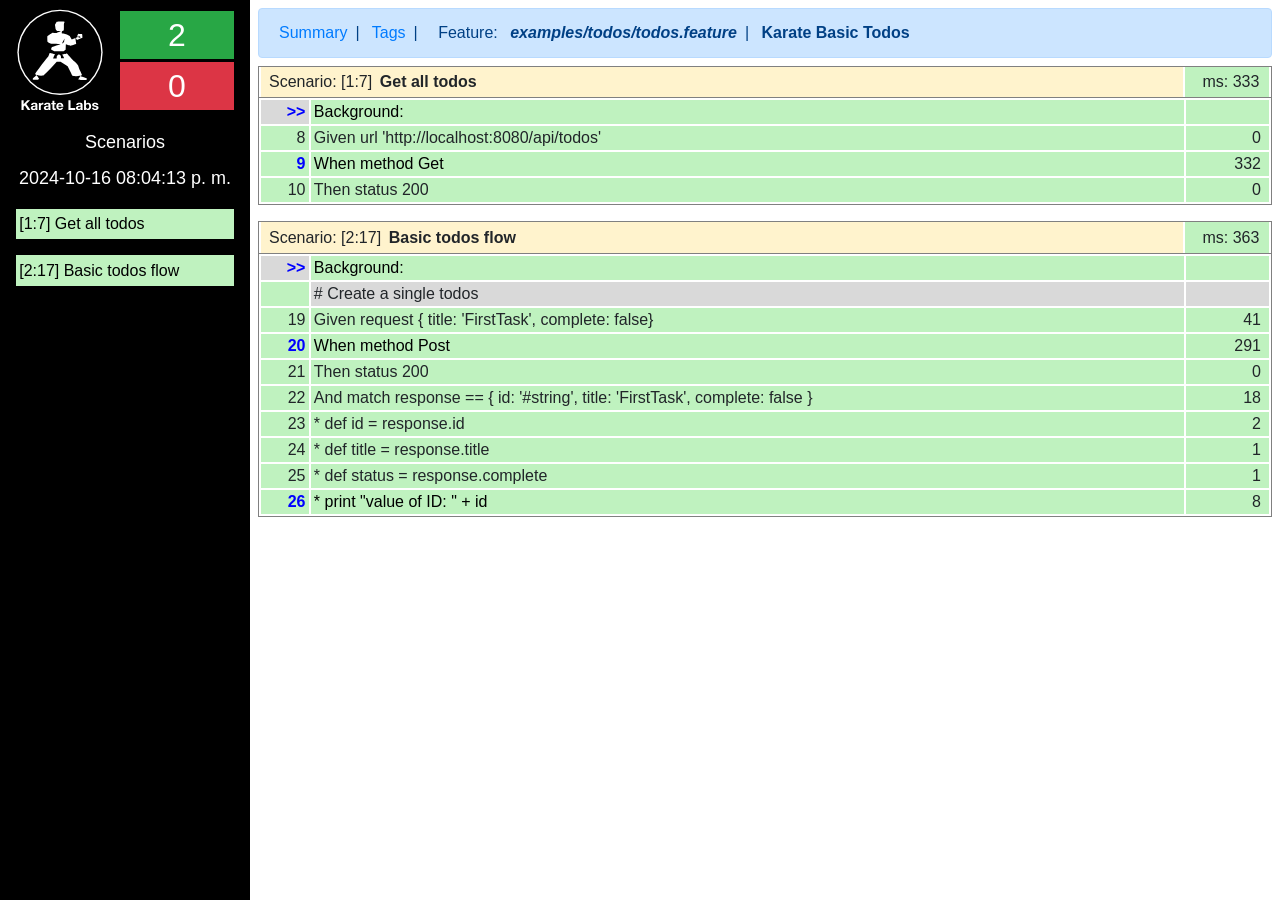
==== karate-template/target/karate-reports/examples.todos.todos.html @ 3806e0c8 "Add files via upload" ====
<!DOCTYPE html>
<html lang="en">
  <head>
    <meta charset="utf-8"/>
    <meta name="viewport" content="width=device-width, initial-scale=1, shrink-to-fit=no"/>
    <link rel="stylesheet" href="res/bootstrap.min.css" type="text/css"/>
    <link rel="stylesheet" href="res/karate-report.css" type="text/css"/>
    <link rel="shortcut icon" href="favicon.ico"/>
    <script type="text/javascript" src="res/jquery.min.js"></script>
    <script type="text/javascript" src="res/jquery.tablesorter.min.js"></script>
    <script type="text/javascript" src="res/jquery-ui.min.js"></script>
    <script type="text/javascript" src="res/bootstrap.min.js"></script>
    <script type="text/javascript" src="res/karate-report.js"></script>
    <script type="text/javascript" src="res/Resemble.js"></script>
    <script>
!function(t,e){var o,n,p,r;e.__SV||(window.posthog=e,e._i=[],e.init=function(i,s,a){function g(t,e){var o=e.split(".");2==o.length&&(t=t[o[0]],e=o[1]),t[e]=function(){t.push([e].concat(Array.prototype.slice.call(arguments,0)))}}(p=t.createElement("script")).type="text/javascript",p.async=!0,p.src=s.api_host+"/static/array.js",(r=t.getElementsByTagName("script")[0]).parentNode.insertBefore(p,r);var u=e;for(void 0!==a?u=e[a]=[]:a="posthog",u.people=u.people||[],u.toString=function(t){var e="posthog";return"posthog"!==a&&(e+="."+a),t||(e+=" (stub)"),e},u.people.toString=function(){return u.toString(1)+".people (stub)"},o="capture identify alias people.set people.set_once set_config register register_once unregister opt_out_capturing has_opted_out_capturing opt_in_capturing reset isFeatureEnabled onFeatureFlags".split(" "),n=0;n<o.length;n++)g(u,o[n]);e._i.push([i,s,a])},e.__SV=1)}(document,window.posthog||[]);
posthog.init('phc_M6fKk3dSX9HjglkqPSybauGas45NINb7EgsPGU8N9g1',{
  api_host:'https://app.posthog.com',
  persistence:'localStorage',
  autocapture:false,
  capture_pageview:false,
  api_transport:'sendBeacon',
  loaded: function(posthog) { 
    posthog.capture("report_feature",{distinct_id:"acd8ca8e-616d-419d-b4b2-b4f8acfaf9f8",karate_version:"1.5.0",karate_meta:null});
  }
});
</script>

    <title>examples.todos.todos</title>
  </head>
  <body>
    <div id="root-container">
      <div id="leftnav">
        
        <div>
  <div class="nav-logo">
    <a href="https://karatelabs.io">
      <img src="karate-labs-logo-ring.svg" alt="Karate Labs"/>
    </a>
    <div class="nav-count">
      <div id="nav-pass" class="bg-success">2</div>
      <div id="nav-fail" class="bg-danger">0</div>
    </div>
  </div>
  <div id="nav-env">
    <div></div>
  </div>
  <div id="nav-type">
    <div>Scenarios</div>
  </div>
  <div id="nav-date">
    <div>2024-10-16 08:04:13 p. m.</div>
  </div>
</div>

        <div class="nav-container">
          <div class="nav-item passed">
            <a href="#[1:7]"><span>[1:7]</span> <span>Get all todos</span></a>
          </div>
          <div class="nav-item passed">
            <a href="#[2:17]"><span>[2:17]</span> <span>Basic todos flow</span></a>
          </div>
        </div>
      </div>
      <div id="content">
        <div class="page-heading alert alert-primary">
          <a href="karate-summary.html">Summary</a><span class="feature-label">|</span>
          <a href="karate-tags.html">Tags</a><span class="feature-label">|</span>
          <span class="feature-label">Feature:</span>
          <span class="feature-path">examples/todos/todos.feature</span><span class="feature-label">|</span>
          <span class="feature-name">Karate Basic Todos</span>
          <span class="feature-description"></span>
        </div>
        <div class="scenario">
          <div class="scenario-heading" id="[1:7]">
            <div class="heading-container">
              <div class="scenario-tags">
                
              </div>
              <div class="scenario-keyword">
                Scenario: <span>[1:7]</span>
                <span class="scenario-name">Get all todos</span>
                <span></span>
              </div>
            </div>
            <div class="scenario-time passed">
              <span>ms:</span>&nbsp;<span>333</span>
            </div>
          </div>
          <div class="step-row">
            <div class="step-container" id="[1:7]bg">
              <div class="step-ref bg-step">&gt;&gt;</div>
              <div class="step-cell passed">Background:</div>
            </div>
            <div class="time-cell passed"></div>
          </div>
          <div data-parent="[1:7]bg"><div>
  

  

  <div class="step-row">
    <div class="step-container" id="0.4">
      <div class="step-ref bg-step">4</div>
      
      <div class="step-cell passed">
        <span>*</span>&nbsp;<span>url &#39;http://localhost:8080/api/todos&#39;</span>
      </div>
    </div>
    <div class="time-cell passed">1</div>
  </div>

   
  
  

  

  <div class="preformatted" data-parent="0.4">20:04:12.713 karate.env system property was: null 
</div>   

  

</div>
</div>
          <div><div>
  

  

  <div class="step-row">
    <div class="step-container" id="0.8">
      <div class="step-ref passed">8</div>
      
      <div class="step-cell passed">
        <span>Given</span>&nbsp;<span>url &#39;http://localhost:8080/api/todos&#39;</span>
      </div>
    </div>
    <div class="time-cell passed">0</div>
  </div>

   
  
  

  

     

  

</div>
</div>
          <div><div>
  

  

  <div class="step-row">
    <div class="step-container" id="0.9">
      <div class="step-ref passed">9</div>
      
      <div class="step-cell passed">
        <span>When</span>&nbsp;<span>method Get</span>
      </div>
    </div>
    <div class="time-cell passed">332</div>
  </div>

   
  
  

  

  <div class="preformatted" data-parent="0.9">20:04:13.004 request:
1 &gt; GET http://localhost:8080/api/todos
1 &gt; Host: localhost:8080
1 &gt; Connection: Keep-Alive
1 &gt; User-Agent: Apache-HttpClient/4.5.14 (Java/17.0.11)
1 &gt; Accept-Encoding: gzip,deflate


20:04:13.069 response time in milliseconds: 63
1 &lt; 200
1 &lt; content-type: application/json
1 &lt; content-length: 167
1 &lt; server: Armeria/1.29.2
1 &lt; date: Thu, 17 Oct 2024 01:04:13 GMT
[{&quot;title&quot;:&quot;FirstTask&quot;,&quot;complete&quot;:false,&quot;id&quot;:&quot;10ddf20e-facf-45ae-b557-cacb518a92ba&quot;},{&quot;title&quot;:&quot;FirstTask&quot;,&quot;complete&quot;:false,&quot;id&quot;:&quot;c0a19922-e6af-4c46-9b6c-8971e7d8687f&quot;}]

</div>   

  

</div>
</div>
          <div><div>
  

  

  <div class="step-row">
    <div class="step-container" id="0.10">
      <div class="step-ref passed">10</div>
      
      <div class="step-cell passed">
        <span>Then</span>&nbsp;<span>status 200</span>
      </div>
    </div>
    <div class="time-cell passed">0</div>
  </div>

   
  
  

  

     

  

</div>
</div>
        </div>
        <div class="scenario">
          <div class="scenario-heading" id="[2:17]">
            <div class="heading-container">
              <div class="scenario-tags">
                
              </div>
              <div class="scenario-keyword">
                Scenario: <span>[2:17]</span>
                <span class="scenario-name">Basic todos flow</span>
                <span></span>
              </div>
            </div>
            <div class="scenario-time passed">
              <span>ms:</span>&nbsp;<span>363</span>
            </div>
          </div>
          <div class="step-row">
            <div class="step-container" id="[2:17]bg">
              <div class="step-ref bg-step">&gt;&gt;</div>
              <div class="step-cell passed">Background:</div>
            </div>
            <div class="time-cell passed"></div>
          </div>
          <div data-parent="[2:17]bg"><div>
  

  

  <div class="step-row">
    <div class="step-container" id="0.4">
      <div class="step-ref bg-step">4</div>
      
      <div class="step-cell passed">
        <span>*</span>&nbsp;<span>url &#39;http://localhost:8080/api/todos&#39;</span>
      </div>
    </div>
    <div class="time-cell passed">1</div>
  </div>

   
  
  

  

  <div class="preformatted" data-parent="0.4">20:04:12.713 karate.env system property was: null 
</div>   

  

</div>
</div>
          <div><div>
  

  <div class="step-row">
    <div class="step-container">
      <div class="step-ref passed"></div>
      
      <div class="step-cell comment"># Create a single todos</div>
    </div>
    <div class="time-cell comment"></div>            
  </div>

  <div class="step-row">
    <div class="step-container" id="0.19">
      <div class="step-ref passed">19</div>
      
      <div class="step-cell passed">
        <span>Given</span>&nbsp;<span>request { title: &#39;FirstTask&#39;, complete: false}</span>
      </div>
    </div>
    <div class="time-cell passed">41</div>
  </div>

   
  
  

  

     

  

</div>
</div>
          <div><div>
  

  

  <div class="step-row">
    <div class="step-container" id="0.20">
      <div class="step-ref passed">20</div>
      
      <div class="step-cell passed">
        <span>When</span>&nbsp;<span>method Post</span>
      </div>
    </div>
    <div class="time-cell passed">291</div>
  </div>

   
  
  

  

  <div class="preformatted" data-parent="0.20">20:04:13.004 request:
1 &gt; POST http://localhost:8080/api/todos
1 &gt; Content-Type: application/json; charset=UTF-8
1 &gt; Content-Length: 38
1 &gt; Host: localhost:8080
1 &gt; Connection: Keep-Alive
1 &gt; User-Agent: Apache-HttpClient/4.5.14 (Java/17.0.11)
1 &gt; Accept-Encoding: gzip,deflate
{&quot;title&quot;:&quot;FirstTask&quot;,&quot;complete&quot;:false}

20:04:13.069 response time in milliseconds: 63
1 &lt; 200
1 &lt; content-type: application/json
1 &lt; content-length: 82
1 &lt; server: Armeria/1.29.2
1 &lt; date: Thu, 17 Oct 2024 01:04:13 GMT
{&quot;title&quot;:&quot;FirstTask&quot;,&quot;complete&quot;:false,&quot;id&quot;:&quot;5f8b86ce-4041-4d46-9306-7f562d4487d1&quot;}

</div>   

  

</div>
</div>
          <div><div>
  

  

  <div class="step-row">
    <div class="step-container" id="0.21">
      <div class="step-ref passed">21</div>
      
      <div class="step-cell passed">
        <span>Then</span>&nbsp;<span>status 200</span>
      </div>
    </div>
    <div class="time-cell passed">0</div>
  </div>

   
  
  

  

     

  

</div>
</div>
          <div><div>
  

  

  <div class="step-row">
    <div class="step-container" id="0.22">
      <div class="step-ref passed">22</div>
      
      <div class="step-cell passed">
        <span>And</span>&nbsp;<span>match response == { id: &#39;#string&#39;, title: &#39;FirstTask&#39;, complete: false }</span>
      </div>
    </div>
    <div class="time-cell passed">18</div>
  </div>

   
  
  

  

     

  

</div>
</div>
          <div><div>
  

  

  <div class="step-row">
    <div class="step-container" id="0.23">
      <div class="step-ref passed">23</div>
      
      <div class="step-cell passed">
        <span>*</span>&nbsp;<span>def id = response.id</span>
      </div>
    </div>
    <div class="time-cell passed">2</div>
  </div>

   
  
  

  

     

  

</div>
</div>
          <div><div>
  

  

  <div class="step-row">
    <div class="step-container" id="0.24">
      <div class="step-ref passed">24</div>
      
      <div class="step-cell passed">
        <span>*</span>&nbsp;<span>def title = response.title</span>
      </div>
    </div>
    <div class="time-cell passed">1</div>
  </div>

   
  
  

  

     

  

</div>
</div>
          <div><div>
  

  

  <div class="step-row">
    <div class="step-container" id="0.25">
      <div class="step-ref passed">25</div>
      
      <div class="step-cell passed">
        <span>*</span>&nbsp;<span>def status = response.complete</span>
      </div>
    </div>
    <div class="time-cell passed">1</div>
  </div>

   
  
  

  

     

  

</div>
</div>
          <div><div>
  

  

  <div class="step-row">
    <div class="step-container" id="0.26">
      <div class="step-ref passed">26</div>
      
      <div class="step-cell passed">
        <span>*</span>&nbsp;<span>print &quot;value of ID: &quot; + id</span>
      </div>
    </div>
    <div class="time-cell passed">8</div>
  </div>

   
  
  

  

  <div class="preformatted" data-parent="0.26">20:04:13.103 [print] value of ID: 5f8b86ce-4041-4d46-9306-7f562d4487d1 
</div>   

  

</div>
</div>
        </div>
      </div>
    </div>
  </body>
</html>
---- karate-template/target/karate-reports/res/karate-report.css ----
#root-container { display: flex; align-items: stretch; }
#leftnav { min-width: 250px; max-width: 250px; min-height: 100vh; background: #000; color: #fff; position: fixed; }

.nav-logo { display: flex; }
.nav-logo img { width: 120px; padding: 0.3em; }
.nav-count { margin-top: 0.5em; margin-right: 1em; width: 100%; }
#nav-pass, #nav-fail { font-size: xx-large; text-align: center; width: 100%; display: block; margin-top: 0.1em; }
#nav-type, #nav-date, #nav-env { margin: 0.5em 1em; font-size: large; text-align: center; }

.nav-container { display: flex; flex-direction: column; overflow-y: scroll; height: 80vh; }
.nav-item { margin: 0.5em 1em; padding: 0.2em; }
.nav-item a { color: #000; display: block; }

#content { padding: 0.5em; margin-left: 250px; width: 100%; }

.features-table, .tags-table { border: 1px solid gray; }
.tags-table th, .tags-table td { text-align: center; }
.tags-table .feature-cell { text-align: left; }
.features-table .passed a, .tags-table .passed a { color: #006600; }
.features-table .failed a, .tags-table .failed a { color: #990000; }
.features-table th, .tags-table th { border: 1px solid gray; background-color: #f2f2f2; }
.features-table td, .tags-table td { border: 1px solid gray; }
.num { text-align: right; }

.page-heading  { margin-bottom: 0.5em; }
.feature-label { padding: 0 0.5em; }
.feature-path { font-weight: bold; font-style: italic; }
.feature-name { font-weight: bold; }
.feature-description { font-style: italic; padding-left: 1em; }

.scenario { border: 1px solid gray; margin-bottom: 1em;  }
.scenario-heading { border-bottom: 1px solid gray; margin-bottom: 2px; display: flex; }
.heading-container { padding: 0.2em 0.5em; background-color: #fff3cd; width: 100%; margin: 0 0 0 2px; }
.scenario-tags .badge { margin-right: 0.5em; }
.scenario-name { font-weight: bold; padding-left: 0.2em; }
.scenario-time { width: 90px; padding: 0.2em 0.6em; text-align: right; margin: 0 2px 0 2px }

.step-row { display: flex; margin: 0 2px 2px 2px; }
.step-container { width: 100%; display: flex; }
.step-row a { width: 100%; }
a .step-container { width: 100%; color: #000; }
.callarg-container { display: flex; }
.step-indent { display: inline-block; width: 15px; background-color: #d9d9d9; margin-left: 2px; }
.step-ref { width: 50px; text-align: right; padding: 0 0.2em 0 0.2em; }
.bg-step { background-color: #d9d9d9; }
.comment { background-color: #d9d9d9; }
a .step-ref { font-weight: bold; color: blue; }
.step-cell { display: flex; width: 100%; padding: 0 0.2em 0 0.2em; margin-left: 2px; }
.time-cell { width: 90px; margin-left: 2px; padding-right: 0.5em; text-align: right; }

.scenario table { margin: 0.5em; }
.scenario table td { border: 1px solid gray; padding: 0.1em 0.2em; }
.preformatted { white-space: pre-wrap; font-family: monospace; padding: 0 0.3em 0.2em 0.3em; overflow: auto; font-size: 13px; }
.embed img { width: 100%; }

.passed { background-color: #bff2bf; }
.failed { background-color: #ffcccc; }
.skipped { background-color: #ffdd99; }

/***********/
/* diff ui */
/***********/
.diff-ui > div {
    text-align: center;
    vertical-align: top;
}
.diff-ui .hidden {
    visibility: hidden;
}
.diff-ui-screenshots {
    display: flex;
    flex-direction: row;
}
.diff-ui-screenshots img {
    cursor: zoom-in;
}
.diff-ui-screenshots > div {
    width: 32%;
    margin: 10px 1%;
}
.diff-ui .image-diff {
    position: relative;
}
.diff-ui .img-container img {
    user-select: none;
}
.diff-ui-inset {
    margin: 20px;
}
.diff-ui .diff-results {
    width: 100%;
}
.diff-ui .form-group {
    text-align: left;
}
.diff-ui-controls {
    margin: 20px auto;
    max-width: 720px;
}
.diff-ui-controls select {
    -webkit-appearance: none;
    -moz-appearance: none;
    background: transparent;
    background-image: url("data:image/svg+xml;utf8,<svg fill='black' height='24' viewBox='0 0 24 24' width='24' xmlns='http://www.w3.org/2000/svg'><path d='M7 10l5 5 5-5z'/><path d='M0 0h24v24H0z' fill='none'/></svg>");
    background-repeat: no-repeat;
    background-position-x: 100%;
    background-position-y: 2px;
    color: black;
    border: 1px solid rgb(128, 128, 128);
    border-radius: .2rem;
    margin-right: 2rem;
    padding-right: 2rem;
}
.diff-ui-controls .btn.rebase {
    color: black;
    background-color: #bff2bf;
    border: 1px solid #add1ad;
}
.diff-ui-controls .btn.rebase:hover {
    background-color: #add1ad;
}
.diff-ui-controls .btn-group button {
    color: rgb(128, 128, 128);
    background-color: lightgray;
    border: 1px solid rgb(128, 128, 128);
}
.diff-ui-controls .btn-group button.active {
    color: black;
    background-color: white;
}
.diff-ui-controls button.active.yellow {
    color: black;
    background-color: rgb(255, 255, 0);
}
.diff-ui-controls button.active.pink {
    color: white;
    background-color: rgb(255, 0, 255);
}
/*********/
/* modal */
/*********/
.diff-ui .modal {
    width: 100%;
    display: none;
}
.diff-ui .modal pre {
    text-align: left;
}
.diff-ui .fit-content .modal-dialog {
    max-width: fit-content;
}
.diff-ui .full-screen .modal-dialog {
    max-width: 95%;
}
.diff-ui .full-screen img {
    cursor: zoom-in;
    width: auto;
    max-width: 100%;
}
.diff-ui .full-screen .zoomed img {
    cursor: zoom-out;
    width: 100%
}

/*********************/
/* comparison slider */
/*********************/
.diff-ui .compareContainer {
    position: relative;
    display: inline-block;
}
.diff-ui .zoomed .compareContainer {
    position: relative;
    display: block;
}
.diff-ui .compareContainer > div {
    position: absolute;
    top: 0;
    left: 0;
    bottom: 0;
    right: 0;
    background-size: cover;
}
.diff-ui .compareContainer .slider {
    position: absolute;
    top: 0;
    bottom: 0;
    left: calc(50% - 4px);
    width: 8px;
    cursor: col-resize;
    background-color: #4c4c4c;
}
.diff-ui .slider > div {
    width: 1px;
    height: 100%;
    margin: 0 auto;
    display: inline-block;
    background-color: black;
}

/******************/
/* ignored box UI */
/******************/
.diff-ui .ignored-box-ui {
    position: absolute;
    background-color: rgba(155, 155, 155, 0.5);
    outline: 1px dashed #0000bb;
    box-sizing: border-box;
    z-index: 999;
}
.diff-ui .ignored-box-ui.active {
    outline: 1px dashed yellow;
}
.diff-ui .ui-resizable-handle {
    position: absolute;
    font-size: 0.1px;
    display: block;
    -ms-touch-action: none;
    touch-action: none;
}
.diff-ui .ui-resizable-n {
    cursor: n-resize;
    height: 7px;
    width: 100%;
    top: -5px;
    left: 0;
}
.diff-ui .ui-resizable-s {
    cursor: s-resize;
    height: 7px;
    width: 100%;
    bottom: -5px;
    left: 0;
}
.diff-ui .ui-resizable-e {
    cursor: e-resize;
    width: 7px;
    right: -5px;
    top: 0;
    height: 100%;
}
.diff-ui .ui-resizable-w {
    cursor: w-resize;
    width: 7px;
    left: -5px;
    top: 0;
    height: 100%;
}
.diff-ui .ui-resizable-se {
    cursor: se-resize;
    width: 12px;
    height: 12px;
    right: -5px;
    bottom: -5px;
}
.diff-ui .ui-resizable-sw {
    cursor: sw-resize;
    width: 9px;
    height: 9px;
    left: -5px;
    bottom: -5px;
}
.diff-ui .ui-resizable-nw {
    cursor: nw-resize;
    width: 9px;
    height: 9px;
    left: -5px;
    top: -5px;
}
.diff-ui .ui-resizable-ne {
    cursor: ne-resize;
    width: 9px;
    height: 9px;
    right: -5px;
    top: -5px;
}
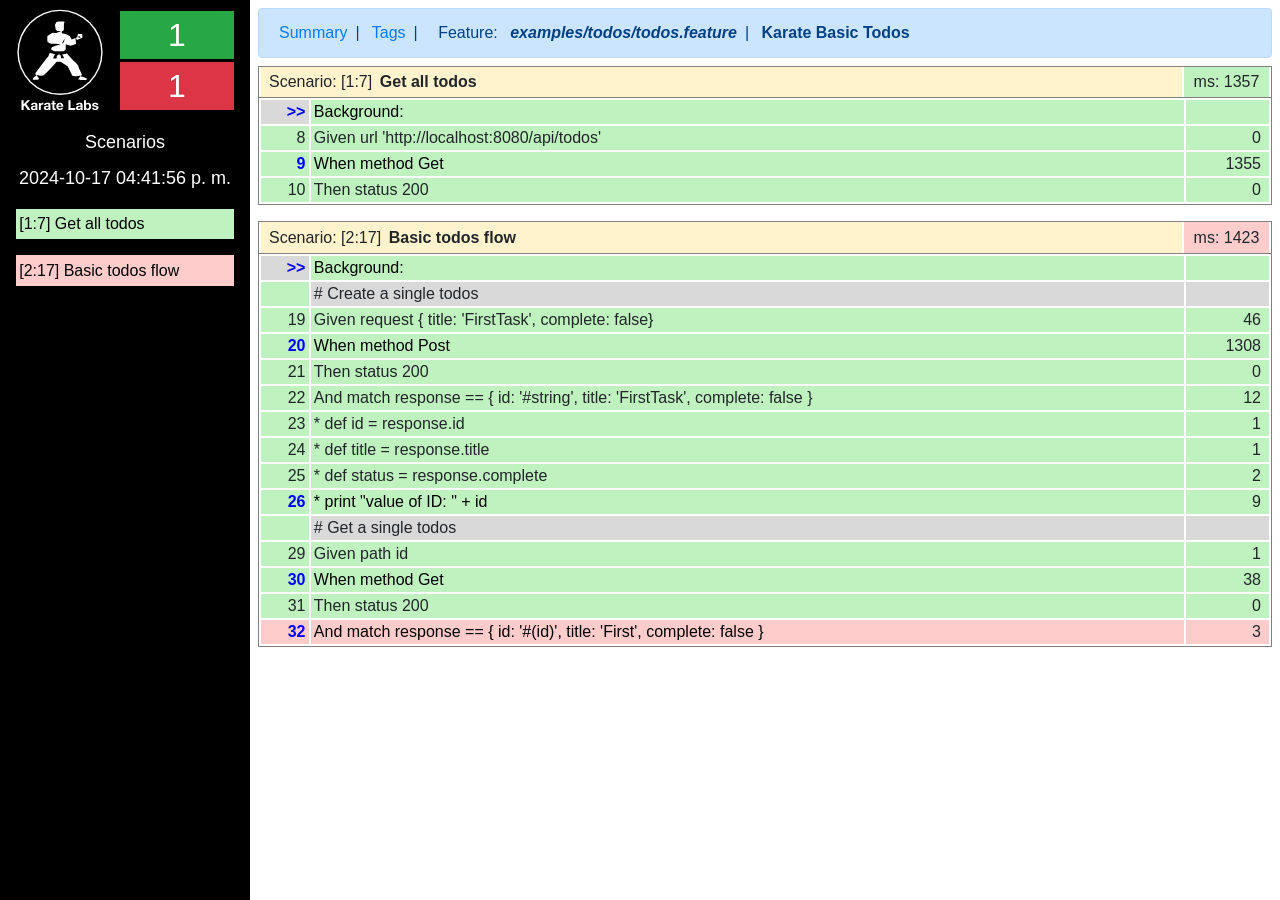
==== commit 6a486c6c: "Explanation methods" ====
--- a/karate-template/target/karate-reports/examples.todos.todos.html
+++ b/karate-template/target/karate-reports/examples.todos.todos.html
@@ -38,8 +38,8 @@
       <img src="karate-labs-logo-ring.svg" alt="Karate Labs"/>
     </a>
     <div class="nav-count">
-      <div id="nav-pass" class="bg-success">2</div>
-      <div id="nav-fail" class="bg-danger">0</div>
+      <div id="nav-pass" class="bg-success">1</div>
+      <div id="nav-fail" class="bg-danger">1</div>
     </div>
   </div>
   <div id="nav-env">
@@ -49,7 +49,7 @@
     <div>Scenarios</div>
   </div>
   <div id="nav-date">
-    <div>2024-10-16 08:04:13 p. m.</div>
+    <div>2024-10-17 04:41:56 p. m.</div>
   </div>
 </div>
 
@@ -57,7 +57,7 @@
           <div class="nav-item passed">
             <a href="#[1:7]"><span>[1:7]</span> <span>Get all todos</span></a>
           </div>
-          <div class="nav-item passed">
+          <div class="nav-item failed">
             <a href="#[2:17]"><span>[2:17]</span> <span>Basic todos flow</span></a>
           </div>
         </div>
@@ -84,7 +84,7 @@
               </div>
             </div>
             <div class="scenario-time passed">
-              <span>ms:</span>&nbsp;<span>333</span>
+              <span>ms:</span>&nbsp;<span>1357</span>
             </div>
           </div>
           <div class="step-row">
@@ -116,7 +116,7 @@
 
   
 
-  <div class="preformatted" data-parent="0.4">20:04:12.713 karate.env system property was: null 
+  <div class="preformatted" data-parent="0.4">16:41:55.377 karate.env system property was: null 
 </div>   
 
   
@@ -164,16 +164,16 @@
         <span>When</span>&nbsp;<span>method Get</span>
       </div>
     </div>
-    <div class="time-cell passed">332</div>
-  </div>
-
-   
-  
-  
-
-  
-
-  <div class="preformatted" data-parent="0.9">20:04:13.004 request:
+    <div class="time-cell passed">1355</div>
+  </div>
+
+   
+  
+  
+
+  
+
+  <div class="preformatted" data-parent="0.9">16:41:55.633 request:
 1 &gt; GET http://localhost:8080/api/todos
 1 &gt; Host: localhost:8080
 1 &gt; Connection: Keep-Alive
@@ -181,13 +181,13 @@
 1 &gt; Accept-Encoding: gzip,deflate
 
 
-20:04:13.069 response time in milliseconds: 63
+16:41:56.758 response time in milliseconds: 1123
 1 &lt; 200
 1 &lt; content-type: application/json
-1 &lt; content-length: 167
+1 &lt; content-length: 84
 1 &lt; server: Armeria/1.29.2
-1 &lt; date: Thu, 17 Oct 2024 01:04:13 GMT
-[{&quot;title&quot;:&quot;FirstTask&quot;,&quot;complete&quot;:false,&quot;id&quot;:&quot;10ddf20e-facf-45ae-b557-cacb518a92ba&quot;},{&quot;title&quot;:&quot;FirstTask&quot;,&quot;complete&quot;:false,&quot;id&quot;:&quot;c0a19922-e6af-4c46-9b6c-8971e7d8687f&quot;}]
+1 &lt; date: Thu, 17 Oct 2024 21:41:56 GMT
+[{&quot;title&quot;:&quot;FirstTask&quot;,&quot;complete&quot;:false,&quot;id&quot;:&quot;12dd0414-622e-4c75-bea1-bfd5b425555e&quot;}]
 
 </div>   
 
@@ -236,8 +236,8 @@
                 <span></span>
               </div>
             </div>
-            <div class="scenario-time passed">
-              <span>ms:</span>&nbsp;<span>363</span>
+            <div class="scenario-time failed">
+              <span>ms:</span>&nbsp;<span>1423</span>
             </div>
           </div>
           <div class="step-row">
@@ -269,7 +269,7 @@
 
   
 
-  <div class="preformatted" data-parent="0.4">20:04:12.713 karate.env system property was: null 
+  <div class="preformatted" data-parent="0.4">16:41:55.377 karate.env system property was: null 
 </div>   
 
   
@@ -296,7 +296,7 @@
         <span>Given</span>&nbsp;<span>request { title: &#39;FirstTask&#39;, complete: false}</span>
       </div>
     </div>
-    <div class="time-cell passed">41</div>
+    <div class="time-cell passed">46</div>
   </div>
 
    
@@ -324,16 +324,16 @@
         <span>When</span>&nbsp;<span>method Post</span>
       </div>
     </div>
-    <div class="time-cell passed">291</div>
-  </div>
-
-   
-  
-  
-
-  
-
-  <div class="preformatted" data-parent="0.20">20:04:13.004 request:
+    <div class="time-cell passed">1308</div>
+  </div>
+
+   
+  
+  
+
+  
+
+  <div class="preformatted" data-parent="0.20">16:41:55.634 request:
 1 &gt; POST http://localhost:8080/api/todos
 1 &gt; Content-Type: application/json; charset=UTF-8
 1 &gt; Content-Length: 38
@@ -343,13 +343,13 @@
 1 &gt; Accept-Encoding: gzip,deflate
 {&quot;title&quot;:&quot;FirstTask&quot;,&quot;complete&quot;:false}
 
-20:04:13.069 response time in milliseconds: 63
+16:41:56.758 response time in milliseconds: 1122
 1 &lt; 200
 1 &lt; content-type: application/json
 1 &lt; content-length: 82
 1 &lt; server: Armeria/1.29.2
-1 &lt; date: Thu, 17 Oct 2024 01:04:13 GMT
-{&quot;title&quot;:&quot;FirstTask&quot;,&quot;complete&quot;:false,&quot;id&quot;:&quot;5f8b86ce-4041-4d46-9306-7f562d4487d1&quot;}
+1 &lt; date: Thu, 17 Oct 2024 21:41:56 GMT
+{&quot;title&quot;:&quot;FirstTask&quot;,&quot;complete&quot;:false,&quot;id&quot;:&quot;12dd0414-622e-4c75-bea1-bfd5b425555e&quot;}
 
 </div>   
 
@@ -398,7 +398,7 @@
         <span>And</span>&nbsp;<span>match response == { id: &#39;#string&#39;, title: &#39;FirstTask&#39;, complete: false }</span>
       </div>
     </div>
-    <div class="time-cell passed">18</div>
+    <div class="time-cell passed">12</div>
   </div>
 
    
@@ -426,7 +426,7 @@
         <span>*</span>&nbsp;<span>def id = response.id</span>
       </div>
     </div>
-    <div class="time-cell passed">2</div>
+    <div class="time-cell passed">1</div>
   </div>
 
    
@@ -482,7 +482,7 @@
         <span>*</span>&nbsp;<span>def status = response.complete</span>
       </div>
     </div>
-    <div class="time-cell passed">1</div>
+    <div class="time-cell passed">2</div>
   </div>
 
    
@@ -510,16 +510,163 @@
         <span>*</span>&nbsp;<span>print &quot;value of ID: &quot; + id</span>
       </div>
     </div>
-    <div class="time-cell passed">8</div>
-  </div>
-
-   
-  
-  
-
-  
-
-  <div class="preformatted" data-parent="0.26">20:04:13.103 [print] value of ID: 5f8b86ce-4041-4d46-9306-7f562d4487d1 
+    <div class="time-cell passed">9</div>
+  </div>
+
+   
+  
+  
+
+  
+
+  <div class="preformatted" data-parent="0.26">16:41:56.787 [print] value of ID: 12dd0414-622e-4c75-bea1-bfd5b425555e 
+</div>   
+
+  
+
+</div>
+</div>
+          <div><div>
+  
+
+  <div class="step-row">
+    <div class="step-container">
+      <div class="step-ref passed"></div>
+      
+      <div class="step-cell comment">#  Get a single todos</div>
+    </div>
+    <div class="time-cell comment"></div>            
+  </div>
+
+  <div class="step-row">
+    <div class="step-container" id="0.29">
+      <div class="step-ref passed">29</div>
+      
+      <div class="step-cell passed">
+        <span>Given</span>&nbsp;<span>path id</span>
+      </div>
+    </div>
+    <div class="time-cell passed">1</div>
+  </div>
+
+   
+  
+  
+
+  
+
+     
+
+  
+
+</div>
+</div>
+          <div><div>
+  
+
+  
+
+  <div class="step-row">
+    <div class="step-container" id="0.30">
+      <div class="step-ref passed">30</div>
+      
+      <div class="step-cell passed">
+        <span>When</span>&nbsp;<span>method Get</span>
+      </div>
+    </div>
+    <div class="time-cell passed">38</div>
+  </div>
+
+   
+  
+  
+
+  
+
+  <div class="preformatted" data-parent="0.30">16:41:56.790 request:
+2 &gt; GET http://localhost:8080/api/todos/12dd0414-622e-4c75-bea1-bfd5b425555e
+2 &gt; Host: localhost:8080
+2 &gt; Connection: Keep-Alive
+2 &gt; User-Agent: Apache-HttpClient/4.5.14 (Java/17.0.11)
+2 &gt; Accept-Encoding: gzip,deflate
+
+
+16:41:56.826 response time in milliseconds: 35
+2 &lt; 200
+2 &lt; content-type: application/json
+2 &lt; content-length: 82
+2 &lt; server: Armeria/1.29.2
+2 &lt; date: Thu, 17 Oct 2024 21:41:56 GMT
+{&quot;title&quot;:&quot;FirstTask&quot;,&quot;complete&quot;:false,&quot;id&quot;:&quot;12dd0414-622e-4c75-bea1-bfd5b425555e&quot;}
+
+</div>   
+
+  
+
+</div>
+</div>
+          <div><div>
+  
+
+  
+
+  <div class="step-row">
+    <div class="step-container" id="0.31">
+      <div class="step-ref passed">31</div>
+      
+      <div class="step-cell passed">
+        <span>Then</span>&nbsp;<span>status 200</span>
+      </div>
+    </div>
+    <div class="time-cell passed">0</div>
+  </div>
+
+   
+  
+  
+
+  
+
+     
+
+  
+
+</div>
+</div>
+          <div><div>
+  
+
+  
+
+  <div class="step-row">
+    <div class="step-container" id="0.32">
+      <div class="step-ref failed">32</div>
+      
+      <div class="step-cell failed">
+        <span>And</span>&nbsp;<span>match response == { id: &#39;#(id)&#39;, title: &#39;First&#39;, complete: false }</span>
+      </div>
+    </div>
+    <div class="time-cell failed">3</div>
+  </div>
+
+   
+  
+  
+
+  
+
+  <div class="preformatted" data-parent="0.32">16:41:56.833 classpath:examples/todos/todos.feature:32
+And match response == { id: &#39;#(id)&#39;, title: &#39;First&#39;, complete: false }
+match failed: EQUALS
+  $ | not equal | match failed for name: &#39;title&#39; (MAP:MAP)
+  {&quot;title&quot;:&quot;FirstTask&quot;,&quot;complete&quot;:false,&quot;id&quot;:&quot;12dd0414-622e-4c75-bea1-bfd5b425555e&quot;}
+  {&quot;title&quot;:&quot;First&quot;,&quot;complete&quot;:false,&quot;id&quot;:&quot;12dd0414-622e-4c75-bea1-bfd5b425555e&quot;}
+
+    $.title | not equal (STRING:STRING)
+    &#39;FirstTask&#39;
+    &#39;First&#39;
+
+classpath:examples/todos/todos.feature:32
 </div>   
 
   
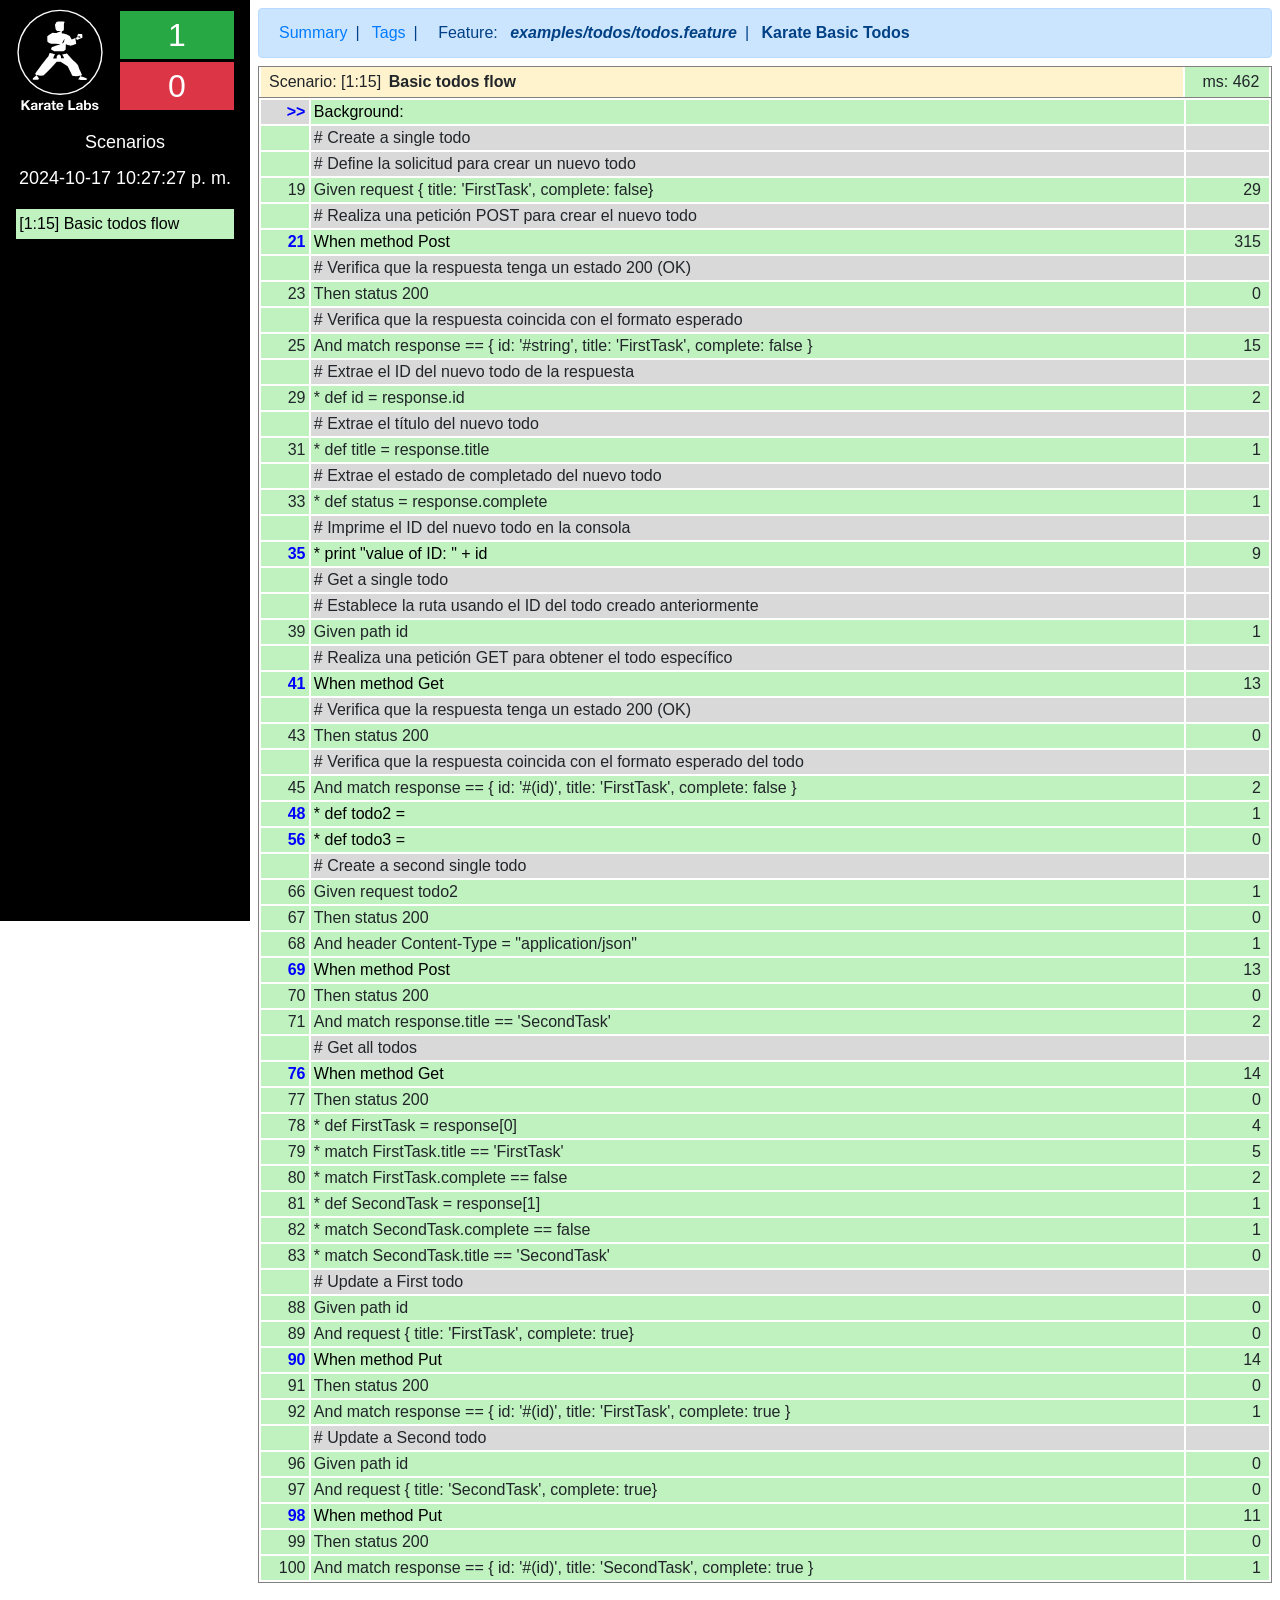
==== commit bfd3f645: "new features" ====
--- a/karate-template/target/karate-reports/examples.todos.todos.html
+++ b/karate-template/target/karate-reports/examples.todos.todos.html
@@ -21,7 +21,7 @@
   capture_pageview:false,
   api_transport:'sendBeacon',
   loaded: function(posthog) { 
-    posthog.capture("report_feature",{distinct_id:"acd8ca8e-616d-419d-b4b2-b4f8acfaf9f8",karate_version:"1.5.0",karate_meta:null});
+    posthog.capture("report_feature",{distinct_id:"432a47c9-cd21-47db-b1c0-1cf9cf527736",karate_version:"1.5.0",karate_meta:null});
   }
 });
 </script>
@@ -39,7 +39,7 @@
     </a>
     <div class="nav-count">
       <div id="nav-pass" class="bg-success">1</div>
-      <div id="nav-fail" class="bg-danger">1</div>
+      <div id="nav-fail" class="bg-danger">0</div>
     </div>
   </div>
   <div id="nav-env">
@@ -49,16 +49,13 @@
     <div>Scenarios</div>
   </div>
   <div id="nav-date">
-    <div>2024-10-17 04:41:56 p. m.</div>
+    <div>2024-10-17 10:27:27 p. m.</div>
   </div>
 </div>
 
         <div class="nav-container">
           <div class="nav-item passed">
-            <a href="#[1:7]"><span>[1:7]</span> <span>Get all todos</span></a>
-          </div>
-          <div class="nav-item failed">
-            <a href="#[2:17]"><span>[2:17]</span> <span>Basic todos flow</span></a>
+            <a href="#[1:15]"><span>[1:15]</span> <span>Basic todos flow</span></a>
           </div>
         </div>
       </div>
@@ -72,36 +69,43 @@
           <span class="feature-description"></span>
         </div>
         <div class="scenario">
-          <div class="scenario-heading" id="[1:7]">
+          <div class="scenario-heading" id="[1:15]">
             <div class="heading-container">
               <div class="scenario-tags">
                 
               </div>
               <div class="scenario-keyword">
-                Scenario: <span>[1:7]</span>
-                <span class="scenario-name">Get all todos</span>
+                Scenario: <span>[1:15]</span>
+                <span class="scenario-name">Basic todos flow</span>
                 <span></span>
               </div>
             </div>
             <div class="scenario-time passed">
-              <span>ms:</span>&nbsp;<span>1357</span>
+              <span>ms:</span>&nbsp;<span>462</span>
             </div>
           </div>
           <div class="step-row">
-            <div class="step-container" id="[1:7]bg">
+            <div class="step-container" id="[1:15]bg">
               <div class="step-ref bg-step">&gt;&gt;</div>
               <div class="step-cell passed">Background:</div>
             </div>
             <div class="time-cell passed"></div>
           </div>
-          <div data-parent="[1:7]bg"><div>
-  
-
-  
-
-  <div class="step-row">
-    <div class="step-container" id="0.4">
-      <div class="step-ref bg-step">4</div>
+          <div data-parent="[1:15]bg"><div>
+  
+
+  <div class="step-row">
+    <div class="step-container">
+      <div class="step-ref passed"></div>
+      
+      <div class="step-cell comment"># Define la URL base para las pruebas de todos</div>
+    </div>
+    <div class="time-cell comment"></div>            
+  </div>
+
+  <div class="step-row">
+    <div class="step-container" id="0.5">
+      <div class="step-ref bg-step">5</div>
       
       <div class="step-cell passed">
         <span>*</span>&nbsp;<span>url &#39;http://localhost:8080/api/todos&#39;</span>
@@ -116,7 +120,7 @@
 
   
 
-  <div class="preformatted" data-parent="0.4">16:41:55.377 karate.env system property was: null 
+  <div class="preformatted" data-parent="0.5">22:27:26.920 karate.env system property was: null 
 </div>   
 
   
@@ -126,164 +130,20 @@
           <div><div>
   
 
-  
-
-  <div class="step-row">
-    <div class="step-container" id="0.8">
-      <div class="step-ref passed">8</div>
-      
-      <div class="step-cell passed">
-        <span>Given</span>&nbsp;<span>url &#39;http://localhost:8080/api/todos&#39;</span>
-      </div>
-    </div>
-    <div class="time-cell passed">0</div>
-  </div>
-
-   
-  
-  
-
-  
-
-     
-
-  
-
-</div>
-</div>
-          <div><div>
-  
-
-  
-
-  <div class="step-row">
-    <div class="step-container" id="0.9">
-      <div class="step-ref passed">9</div>
-      
-      <div class="step-cell passed">
-        <span>When</span>&nbsp;<span>method Get</span>
-      </div>
-    </div>
-    <div class="time-cell passed">1355</div>
-  </div>
-
-   
-  
-  
-
-  
-
-  <div class="preformatted" data-parent="0.9">16:41:55.633 request:
-1 &gt; GET http://localhost:8080/api/todos
-1 &gt; Host: localhost:8080
-1 &gt; Connection: Keep-Alive
-1 &gt; User-Agent: Apache-HttpClient/4.5.14 (Java/17.0.11)
-1 &gt; Accept-Encoding: gzip,deflate
-
-
-16:41:56.758 response time in milliseconds: 1123
-1 &lt; 200
-1 &lt; content-type: application/json
-1 &lt; content-length: 84
-1 &lt; server: Armeria/1.29.2
-1 &lt; date: Thu, 17 Oct 2024 21:41:56 GMT
-[{&quot;title&quot;:&quot;FirstTask&quot;,&quot;complete&quot;:false,&quot;id&quot;:&quot;12dd0414-622e-4c75-bea1-bfd5b425555e&quot;}]
-
-</div>   
-
-  
-
-</div>
-</div>
-          <div><div>
-  
-
-  
-
-  <div class="step-row">
-    <div class="step-container" id="0.10">
-      <div class="step-ref passed">10</div>
-      
-      <div class="step-cell passed">
-        <span>Then</span>&nbsp;<span>status 200</span>
-      </div>
-    </div>
-    <div class="time-cell passed">0</div>
-  </div>
-
-   
-  
-  
-
-  
-
-     
-
-  
-
-</div>
-</div>
-        </div>
-        <div class="scenario">
-          <div class="scenario-heading" id="[2:17]">
-            <div class="heading-container">
-              <div class="scenario-tags">
-                
-              </div>
-              <div class="scenario-keyword">
-                Scenario: <span>[2:17]</span>
-                <span class="scenario-name">Basic todos flow</span>
-                <span></span>
-              </div>
-            </div>
-            <div class="scenario-time failed">
-              <span>ms:</span>&nbsp;<span>1423</span>
-            </div>
-          </div>
-          <div class="step-row">
-            <div class="step-container" id="[2:17]bg">
-              <div class="step-ref bg-step">&gt;&gt;</div>
-              <div class="step-cell passed">Background:</div>
-            </div>
-            <div class="time-cell passed"></div>
-          </div>
-          <div data-parent="[2:17]bg"><div>
-  
-
-  
-
-  <div class="step-row">
-    <div class="step-container" id="0.4">
-      <div class="step-ref bg-step">4</div>
-      
-      <div class="step-cell passed">
-        <span>*</span>&nbsp;<span>url &#39;http://localhost:8080/api/todos&#39;</span>
-      </div>
-    </div>
-    <div class="time-cell passed">1</div>
-  </div>
-
-   
-  
-  
-
-  
-
-  <div class="preformatted" data-parent="0.4">16:41:55.377 karate.env system property was: null 
-</div>   
-
-  
-
-</div>
-</div>
-          <div><div>
-  
-
-  <div class="step-row">
-    <div class="step-container">
-      <div class="step-ref passed"></div>
-      
-      <div class="step-cell comment"># Create a single todos</div>
+  <div class="step-row">
+    <div class="step-container">
+      <div class="step-ref passed"></div>
+      
+      <div class="step-cell comment"># Create a single todo</div>
+    </div>
+    <div class="time-cell comment"></div>            
+  </div>
+
+  <div class="step-row">
+    <div class="step-container">
+      <div class="step-ref passed"></div>
+      
+      <div class="step-cell comment"># Define la solicitud para crear un nuevo todo</div>
     </div>
     <div class="time-cell comment"></div>            
   </div>
@@ -296,60 +156,67 @@
         <span>Given</span>&nbsp;<span>request { title: &#39;FirstTask&#39;, complete: false}</span>
       </div>
     </div>
-    <div class="time-cell passed">46</div>
-  </div>
-
-   
-  
-  
-
-  
-
-     
-
-  
-
-</div>
-</div>
-          <div><div>
-  
-
-  
-
-  <div class="step-row">
-    <div class="step-container" id="0.20">
-      <div class="step-ref passed">20</div>
+    <div class="time-cell passed">29</div>
+  </div>
+
+   
+  
+  
+
+  
+
+     
+
+  
+
+</div>
+</div>
+          <div><div>
+  
+
+  <div class="step-row">
+    <div class="step-container">
+      <div class="step-ref passed"></div>
+      
+      <div class="step-cell comment"># Realiza una petición POST para crear el nuevo todo</div>
+    </div>
+    <div class="time-cell comment"></div>            
+  </div>
+
+  <div class="step-row">
+    <div class="step-container" id="0.21">
+      <div class="step-ref passed">21</div>
       
       <div class="step-cell passed">
         <span>When</span>&nbsp;<span>method Post</span>
       </div>
     </div>
-    <div class="time-cell passed">1308</div>
-  </div>
-
-   
-  
-  
-
-  
-
-  <div class="preformatted" data-parent="0.20">16:41:55.634 request:
+    <div class="time-cell passed">315</div>
+  </div>
+
+   
+  
+  
+
+  
+
+  <div class="preformatted" data-parent="0.21">22:27:27.257 request:
 1 &gt; POST http://localhost:8080/api/todos
 1 &gt; Content-Type: application/json; charset=UTF-8
 1 &gt; Content-Length: 38
 1 &gt; Host: localhost:8080
 1 &gt; Connection: Keep-Alive
-1 &gt; User-Agent: Apache-HttpClient/4.5.14 (Java/17.0.11)
+1 &gt; User-Agent: Apache-HttpClient/4.5.14 (Java/17.0.12)
 1 &gt; Accept-Encoding: gzip,deflate
 {&quot;title&quot;:&quot;FirstTask&quot;,&quot;complete&quot;:false}
 
-16:41:56.758 response time in milliseconds: 1122
+22:27:27.291 response time in milliseconds: 32
 1 &lt; 200
 1 &lt; content-type: application/json
 1 &lt; content-length: 82
 1 &lt; server: Armeria/1.29.2
-1 &lt; date: Thu, 17 Oct 2024 21:41:56 GMT
-{&quot;title&quot;:&quot;FirstTask&quot;,&quot;complete&quot;:false,&quot;id&quot;:&quot;12dd0414-622e-4c75-bea1-bfd5b425555e&quot;}
+1 &lt; date: Fri, 18 Oct 2024 03:27:27 GMT
+{&quot;title&quot;:&quot;FirstTask&quot;,&quot;complete&quot;:false,&quot;id&quot;:&quot;ffcdf73f-34fc-484e-8132-b2b7c23b0dd5&quot;}
 
 </div>   
 
@@ -360,180 +227,81 @@
           <div><div>
   
 
-  
-
-  <div class="step-row">
-    <div class="step-container" id="0.21">
-      <div class="step-ref passed">21</div>
-      
-      <div class="step-cell passed">
-        <span>Then</span>&nbsp;<span>status 200</span>
-      </div>
-    </div>
-    <div class="time-cell passed">0</div>
-  </div>
-
-   
-  
-  
-
-  
-
-     
-
-  
-
-</div>
-</div>
-          <div><div>
-  
-
-  
-
-  <div class="step-row">
-    <div class="step-container" id="0.22">
-      <div class="step-ref passed">22</div>
-      
-      <div class="step-cell passed">
-        <span>And</span>&nbsp;<span>match response == { id: &#39;#string&#39;, title: &#39;FirstTask&#39;, complete: false }</span>
-      </div>
-    </div>
-    <div class="time-cell passed">12</div>
-  </div>
-
-   
-  
-  
-
-  
-
-     
-
-  
-
-</div>
-</div>
-          <div><div>
-  
-
-  
+  <div class="step-row">
+    <div class="step-container">
+      <div class="step-ref passed"></div>
+      
+      <div class="step-cell comment"># Verifica que la respuesta tenga un estado 200 (OK)</div>
+    </div>
+    <div class="time-cell comment"></div>            
+  </div>
 
   <div class="step-row">
     <div class="step-container" id="0.23">
       <div class="step-ref passed">23</div>
       
       <div class="step-cell passed">
-        <span>*</span>&nbsp;<span>def id = response.id</span>
-      </div>
-    </div>
-    <div class="time-cell passed">1</div>
-  </div>
-
-   
-  
-  
-
-  
-
-     
-
-  
-
-</div>
-</div>
-          <div><div>
-  
-
-  
-
-  <div class="step-row">
-    <div class="step-container" id="0.24">
-      <div class="step-ref passed">24</div>
-      
-      <div class="step-cell passed">
-        <span>*</span>&nbsp;<span>def title = response.title</span>
-      </div>
-    </div>
-    <div class="time-cell passed">1</div>
-  </div>
-
-   
-  
-  
-
-  
-
-     
-
-  
-
-</div>
-</div>
-          <div><div>
-  
-
-  
+        <span>Then</span>&nbsp;<span>status 200</span>
+      </div>
+    </div>
+    <div class="time-cell passed">0</div>
+  </div>
+
+   
+  
+  
+
+  
+
+     
+
+  
+
+</div>
+</div>
+          <div><div>
+  
+
+  <div class="step-row">
+    <div class="step-container">
+      <div class="step-ref passed"></div>
+      
+      <div class="step-cell comment"># Verifica que la respuesta coincida con el formato esperado</div>
+    </div>
+    <div class="time-cell comment"></div>            
+  </div>
 
   <div class="step-row">
     <div class="step-container" id="0.25">
       <div class="step-ref passed">25</div>
       
       <div class="step-cell passed">
-        <span>*</span>&nbsp;<span>def status = response.complete</span>
-      </div>
-    </div>
-    <div class="time-cell passed">2</div>
-  </div>
-
-   
-  
-  
-
-  
-
-     
-
-  
-
-</div>
-</div>
-          <div><div>
-  
-
-  
-
-  <div class="step-row">
-    <div class="step-container" id="0.26">
-      <div class="step-ref passed">26</div>
-      
-      <div class="step-cell passed">
-        <span>*</span>&nbsp;<span>print &quot;value of ID: &quot; + id</span>
-      </div>
-    </div>
-    <div class="time-cell passed">9</div>
-  </div>
-
-   
-  
-  
-
-  
-
-  <div class="preformatted" data-parent="0.26">16:41:56.787 [print] value of ID: 12dd0414-622e-4c75-bea1-bfd5b425555e 
-</div>   
-
-  
-
-</div>
-</div>
-          <div><div>
-  
-
-  <div class="step-row">
-    <div class="step-container">
-      <div class="step-ref passed"></div>
-      
-      <div class="step-cell comment">#  Get a single todos</div>
+        <span>And</span>&nbsp;<span>match response == { id: &#39;#string&#39;, title: &#39;FirstTask&#39;, complete: false }</span>
+      </div>
+    </div>
+    <div class="time-cell passed">15</div>
+  </div>
+
+   
+  
+  
+
+  
+
+     
+
+  
+
+</div>
+</div>
+          <div><div>
+  
+
+  <div class="step-row">
+    <div class="step-container">
+      <div class="step-ref passed"></div>
+      
+      <div class="step-cell comment"># Extrae el ID del nuevo todo de la respuesta</div>
     </div>
     <div class="time-cell comment"></div>            
   </div>
@@ -543,6 +311,156 @@
       <div class="step-ref passed">29</div>
       
       <div class="step-cell passed">
+        <span>*</span>&nbsp;<span>def id = response.id</span>
+      </div>
+    </div>
+    <div class="time-cell passed">2</div>
+  </div>
+
+   
+  
+  
+
+  
+
+     
+
+  
+
+</div>
+</div>
+          <div><div>
+  
+
+  <div class="step-row">
+    <div class="step-container">
+      <div class="step-ref passed"></div>
+      
+      <div class="step-cell comment"># Extrae el título del nuevo todo</div>
+    </div>
+    <div class="time-cell comment"></div>            
+  </div>
+
+  <div class="step-row">
+    <div class="step-container" id="0.31">
+      <div class="step-ref passed">31</div>
+      
+      <div class="step-cell passed">
+        <span>*</span>&nbsp;<span>def title = response.title</span>
+      </div>
+    </div>
+    <div class="time-cell passed">1</div>
+  </div>
+
+   
+  
+  
+
+  
+
+     
+
+  
+
+</div>
+</div>
+          <div><div>
+  
+
+  <div class="step-row">
+    <div class="step-container">
+      <div class="step-ref passed"></div>
+      
+      <div class="step-cell comment"># Extrae el estado de completado del nuevo todo</div>
+    </div>
+    <div class="time-cell comment"></div>            
+  </div>
+
+  <div class="step-row">
+    <div class="step-container" id="0.33">
+      <div class="step-ref passed">33</div>
+      
+      <div class="step-cell passed">
+        <span>*</span>&nbsp;<span>def status = response.complete</span>
+      </div>
+    </div>
+    <div class="time-cell passed">1</div>
+  </div>
+
+   
+  
+  
+
+  
+
+     
+
+  
+
+</div>
+</div>
+          <div><div>
+  
+
+  <div class="step-row">
+    <div class="step-container">
+      <div class="step-ref passed"></div>
+      
+      <div class="step-cell comment"># Imprime el ID del nuevo todo en la consola</div>
+    </div>
+    <div class="time-cell comment"></div>            
+  </div>
+
+  <div class="step-row">
+    <div class="step-container" id="0.35">
+      <div class="step-ref passed">35</div>
+      
+      <div class="step-cell passed">
+        <span>*</span>&nbsp;<span>print &quot;value of ID: &quot; + id</span>
+      </div>
+    </div>
+    <div class="time-cell passed">9</div>
+  </div>
+
+   
+  
+  
+
+  
+
+  <div class="preformatted" data-parent="0.35">22:27:27.322 [print] value of ID: ffcdf73f-34fc-484e-8132-b2b7c23b0dd5 
+</div>   
+
+  
+
+</div>
+</div>
+          <div><div>
+  
+
+  <div class="step-row">
+    <div class="step-container">
+      <div class="step-ref passed"></div>
+      
+      <div class="step-cell comment"># Get a single todo</div>
+    </div>
+    <div class="time-cell comment"></div>            
+  </div>
+
+  <div class="step-row">
+    <div class="step-container">
+      <div class="step-ref passed"></div>
+      
+      <div class="step-cell comment"># Establece la ruta usando el ID del todo creado anteriormente</div>
+    </div>
+    <div class="time-cell comment"></div>            
+  </div>
+
+  <div class="step-row">
+    <div class="step-container" id="0.39">
+      <div class="step-ref passed">39</div>
+      
+      <div class="step-cell passed">
         <span>Given</span>&nbsp;<span>path id</span>
       </div>
     </div>
@@ -564,40 +482,47 @@
           <div><div>
   
 
-  
-
-  <div class="step-row">
-    <div class="step-container" id="0.30">
-      <div class="step-ref passed">30</div>
+  <div class="step-row">
+    <div class="step-container">
+      <div class="step-ref passed"></div>
+      
+      <div class="step-cell comment"># Realiza una petición GET para obtener el todo específico</div>
+    </div>
+    <div class="time-cell comment"></div>            
+  </div>
+
+  <div class="step-row">
+    <div class="step-container" id="0.41">
+      <div class="step-ref passed">41</div>
       
       <div class="step-cell passed">
         <span>When</span>&nbsp;<span>method Get</span>
       </div>
     </div>
-    <div class="time-cell passed">38</div>
-  </div>
-
-   
-  
-  
-
-  
-
-  <div class="preformatted" data-parent="0.30">16:41:56.790 request:
-2 &gt; GET http://localhost:8080/api/todos/12dd0414-622e-4c75-bea1-bfd5b425555e
+    <div class="time-cell passed">13</div>
+  </div>
+
+   
+  
+  
+
+  
+
+  <div class="preformatted" data-parent="0.41">22:27:27.325 request:
+2 &gt; GET http://localhost:8080/api/todos/ffcdf73f-34fc-484e-8132-b2b7c23b0dd5
 2 &gt; Host: localhost:8080
 2 &gt; Connection: Keep-Alive
-2 &gt; User-Agent: Apache-HttpClient/4.5.14 (Java/17.0.11)
+2 &gt; User-Agent: Apache-HttpClient/4.5.14 (Java/17.0.12)
 2 &gt; Accept-Encoding: gzip,deflate
 
 
-16:41:56.826 response time in milliseconds: 35
+22:27:27.335 response time in milliseconds: 10
 2 &lt; 200
 2 &lt; content-type: application/json
 2 &lt; content-length: 82
 2 &lt; server: Armeria/1.29.2
-2 &lt; date: Thu, 17 Oct 2024 21:41:56 GMT
-{&quot;title&quot;:&quot;FirstTask&quot;,&quot;complete&quot;:false,&quot;id&quot;:&quot;12dd0414-622e-4c75-bea1-bfd5b425555e&quot;}
+2 &lt; date: Fri, 18 Oct 2024 03:27:27 GMT
+{&quot;title&quot;:&quot;FirstTask&quot;,&quot;complete&quot;:false,&quot;id&quot;:&quot;ffcdf73f-34fc-484e-8132-b2b7c23b0dd5&quot;}
 
 </div>   
 
@@ -608,11 +533,18 @@
           <div><div>
   
 
-  
-
-  <div class="step-row">
-    <div class="step-container" id="0.31">
-      <div class="step-ref passed">31</div>
+  <div class="step-row">
+    <div class="step-container">
+      <div class="step-ref passed"></div>
+      
+      <div class="step-cell comment"># Verifica que la respuesta tenga un estado 200 (OK)</div>
+    </div>
+    <div class="time-cell comment"></div>            
+  </div>
+
+  <div class="step-row">
+    <div class="step-container" id="0.43">
+      <div class="step-ref passed">43</div>
       
       <div class="step-cell passed">
         <span>Then</span>&nbsp;<span>status 200</span>
@@ -636,38 +568,865 @@
           <div><div>
   
 
-  
-
-  <div class="step-row">
-    <div class="step-container" id="0.32">
-      <div class="step-ref failed">32</div>
-      
-      <div class="step-cell failed">
-        <span>And</span>&nbsp;<span>match response == { id: &#39;#(id)&#39;, title: &#39;First&#39;, complete: false }</span>
-      </div>
-    </div>
-    <div class="time-cell failed">3</div>
-  </div>
-
-   
-  
-  
-
-  
-
-  <div class="preformatted" data-parent="0.32">16:41:56.833 classpath:examples/todos/todos.feature:32
-And match response == { id: &#39;#(id)&#39;, title: &#39;First&#39;, complete: false }
-match failed: EQUALS
-  $ | not equal | match failed for name: &#39;title&#39; (MAP:MAP)
-  {&quot;title&quot;:&quot;FirstTask&quot;,&quot;complete&quot;:false,&quot;id&quot;:&quot;12dd0414-622e-4c75-bea1-bfd5b425555e&quot;}
-  {&quot;title&quot;:&quot;First&quot;,&quot;complete&quot;:false,&quot;id&quot;:&quot;12dd0414-622e-4c75-bea1-bfd5b425555e&quot;}
-
-    $.title | not equal (STRING:STRING)
-    &#39;FirstTask&#39;
-    &#39;First&#39;
-
-classpath:examples/todos/todos.feature:32
+  <div class="step-row">
+    <div class="step-container">
+      <div class="step-ref passed"></div>
+      
+      <div class="step-cell comment"># Verifica que la respuesta coincida con el formato esperado del todo</div>
+    </div>
+    <div class="time-cell comment"></div>            
+  </div>
+
+  <div class="step-row">
+    <div class="step-container" id="0.45">
+      <div class="step-ref passed">45</div>
+      
+      <div class="step-cell passed">
+        <span>And</span>&nbsp;<span>match response == { id: &#39;#(id)&#39;, title: &#39;FirstTask&#39;, complete: false }</span>
+      </div>
+    </div>
+    <div class="time-cell passed">2</div>
+  </div>
+
+   
+  
+  
+
+  
+
+     
+
+  
+
+</div>
+</div>
+          <div><div>
+  
+
+  
+
+  <div class="step-row">
+    <div class="step-container" id="0.48">
+      <div class="step-ref passed">48</div>
+      
+      <div class="step-cell passed">
+        <span>*</span>&nbsp;<span>def todo2 =</span>
+      </div>
+    </div>
+    <div class="time-cell passed">1</div>
+  </div>
+
+   
+  
+  <div class="preformatted" data-parent="0.48">{
+    &quot;title&quot;: &#39;SecondTask&#39;,
+    &quot;complete&quot;: false
+}</div>
+
+  
+
+     
+
+  
+
+</div>
+</div>
+          <div><div>
+  
+
+  
+
+  <div class="step-row">
+    <div class="step-container" id="0.56">
+      <div class="step-ref passed">56</div>
+      
+      <div class="step-cell passed">
+        <span>*</span>&nbsp;<span>def todo3 =</span>
+      </div>
+    </div>
+    <div class="time-cell passed">0</div>
+  </div>
+
+   
+  
+  <div class="preformatted" data-parent="0.56">{
+    &quot;title&quot;: &#39;ThirdTask&#39;,
+    &quot;complete&quot;: false
+}</div>
+
+  
+
+     
+
+  
+
+</div>
+</div>
+          <div><div>
+  
+
+  <div class="step-row">
+    <div class="step-container">
+      <div class="step-ref passed"></div>
+      
+      <div class="step-cell comment"># Create a second single todo</div>
+    </div>
+    <div class="time-cell comment"></div>            
+  </div>
+
+  <div class="step-row">
+    <div class="step-container" id="0.66">
+      <div class="step-ref passed">66</div>
+      
+      <div class="step-cell passed">
+        <span>Given</span>&nbsp;<span>request todo2</span>
+      </div>
+    </div>
+    <div class="time-cell passed">1</div>
+  </div>
+
+   
+  
+  
+
+  
+
+     
+
+  
+
+</div>
+</div>
+          <div><div>
+  
+
+  
+
+  <div class="step-row">
+    <div class="step-container" id="0.67">
+      <div class="step-ref passed">67</div>
+      
+      <div class="step-cell passed">
+        <span>Then</span>&nbsp;<span>status 200</span>
+      </div>
+    </div>
+    <div class="time-cell passed">0</div>
+  </div>
+
+   
+  
+  
+
+  
+
+     
+
+  
+
+</div>
+</div>
+          <div><div>
+  
+
+  
+
+  <div class="step-row">
+    <div class="step-container" id="0.68">
+      <div class="step-ref passed">68</div>
+      
+      <div class="step-cell passed">
+        <span>And</span>&nbsp;<span>header Content-Type =  &quot;application/json&quot;</span>
+      </div>
+    </div>
+    <div class="time-cell passed">1</div>
+  </div>
+
+   
+  
+  
+
+  
+
+     
+
+  
+
+</div>
+</div>
+          <div><div>
+  
+
+  
+
+  <div class="step-row">
+    <div class="step-container" id="0.69">
+      <div class="step-ref passed">69</div>
+      
+      <div class="step-cell passed">
+        <span>When</span>&nbsp;<span>method Post</span>
+      </div>
+    </div>
+    <div class="time-cell passed">13</div>
+  </div>
+
+   
+  
+  
+
+  
+
+  <div class="preformatted" data-parent="0.69">22:27:27.343 request:
+3 &gt; POST http://localhost:8080/api/todos
+3 &gt; Content-Type: application/json; charset=UTF-8
+3 &gt; Content-Length: 39
+3 &gt; Host: localhost:8080
+3 &gt; Connection: Keep-Alive
+3 &gt; User-Agent: Apache-HttpClient/4.5.14 (Java/17.0.12)
+3 &gt; Accept-Encoding: gzip,deflate
+{&quot;title&quot;:&quot;SecondTask&quot;,&quot;complete&quot;:false}
+
+22:27:27.355 response time in milliseconds: 11
+3 &lt; 200
+3 &lt; content-type: application/json
+3 &lt; content-length: 83
+3 &lt; server: Armeria/1.29.2
+3 &lt; date: Fri, 18 Oct 2024 03:27:27 GMT
+{&quot;title&quot;:&quot;SecondTask&quot;,&quot;complete&quot;:false,&quot;id&quot;:&quot;56d997a9-f8db-4bfd-b078-d774b45a82f5&quot;}
+
 </div>   
+
+  
+
+</div>
+</div>
+          <div><div>
+  
+
+  
+
+  <div class="step-row">
+    <div class="step-container" id="0.70">
+      <div class="step-ref passed">70</div>
+      
+      <div class="step-cell passed">
+        <span>Then</span>&nbsp;<span>status 200</span>
+      </div>
+    </div>
+    <div class="time-cell passed">0</div>
+  </div>
+
+   
+  
+  
+
+  
+
+     
+
+  
+
+</div>
+</div>
+          <div><div>
+  
+
+  
+
+  <div class="step-row">
+    <div class="step-container" id="0.71">
+      <div class="step-ref passed">71</div>
+      
+      <div class="step-cell passed">
+        <span>And</span>&nbsp;<span>match response.title == &#39;SecondTask&#39;</span>
+      </div>
+    </div>
+    <div class="time-cell passed">2</div>
+  </div>
+
+   
+  
+  
+
+  
+
+     
+
+  
+
+</div>
+</div>
+          <div><div>
+  
+
+  <div class="step-row">
+    <div class="step-container">
+      <div class="step-ref passed"></div>
+      
+      <div class="step-cell comment"># Get all todos</div>
+    </div>
+    <div class="time-cell comment"></div>            
+  </div>
+
+  <div class="step-row">
+    <div class="step-container" id="0.76">
+      <div class="step-ref passed">76</div>
+      
+      <div class="step-cell passed">
+        <span>When</span>&nbsp;<span>method Get</span>
+      </div>
+    </div>
+    <div class="time-cell passed">14</div>
+  </div>
+
+   
+  
+  
+
+  
+
+  <div class="preformatted" data-parent="0.76">22:27:27.359 request:
+4 &gt; GET http://localhost:8080/api/todos
+4 &gt; Host: localhost:8080
+4 &gt; Connection: Keep-Alive
+4 &gt; User-Agent: Apache-HttpClient/4.5.14 (Java/17.0.12)
+4 &gt; Accept-Encoding: gzip,deflate
+
+
+22:27:27.370 response time in milliseconds: 11
+4 &lt; 200
+4 &lt; content-type: application/json
+4 &lt; content-length: 335
+4 &lt; server: Armeria/1.29.2
+4 &lt; date: Fri, 18 Oct 2024 03:27:27 GMT
+[{&quot;title&quot;:&quot;FirstTask&quot;,&quot;complete&quot;:false,&quot;id&quot;:&quot;c2092949-8d3b-4f23-8131-90916c7b8552&quot;},{&quot;title&quot;:&quot;SecondTask&quot;,&quot;complete&quot;:false,&quot;id&quot;:&quot;d29ec503-e393-4dc2-8769-392a016a9dc9&quot;},{&quot;title&quot;:&quot;FirstTask&quot;,&quot;complete&quot;:false,&quot;id&quot;:&quot;ffcdf73f-34fc-484e-8132-b2b7c23b0dd5&quot;},{&quot;title&quot;:&quot;SecondTask&quot;,&quot;complete&quot;:false,&quot;id&quot;:&quot;56d997a9-f8db-4bfd-b078-d774b45a82f5&quot;}]
+
+</div>   
+
+  
+
+</div>
+</div>
+          <div><div>
+  
+
+  
+
+  <div class="step-row">
+    <div class="step-container" id="0.77">
+      <div class="step-ref passed">77</div>
+      
+      <div class="step-cell passed">
+        <span>Then</span>&nbsp;<span>status 200</span>
+      </div>
+    </div>
+    <div class="time-cell passed">0</div>
+  </div>
+
+   
+  
+  
+
+  
+
+     
+
+  
+
+</div>
+</div>
+          <div><div>
+  
+
+  
+
+  <div class="step-row">
+    <div class="step-container" id="0.78">
+      <div class="step-ref passed">78</div>
+      
+      <div class="step-cell passed">
+        <span>*</span>&nbsp;<span>def  FirstTask = response[0]</span>
+      </div>
+    </div>
+    <div class="time-cell passed">4</div>
+  </div>
+
+   
+  
+  
+
+  
+
+     
+
+  
+
+</div>
+</div>
+          <div><div>
+  
+
+  
+
+  <div class="step-row">
+    <div class="step-container" id="0.79">
+      <div class="step-ref passed">79</div>
+      
+      <div class="step-cell passed">
+        <span>*</span>&nbsp;<span>match FirstTask.title == &#39;FirstTask&#39;</span>
+      </div>
+    </div>
+    <div class="time-cell passed">5</div>
+  </div>
+
+   
+  
+  
+
+  
+
+     
+
+  
+
+</div>
+</div>
+          <div><div>
+  
+
+  
+
+  <div class="step-row">
+    <div class="step-container" id="0.80">
+      <div class="step-ref passed">80</div>
+      
+      <div class="step-cell passed">
+        <span>*</span>&nbsp;<span>match FirstTask.complete == false</span>
+      </div>
+    </div>
+    <div class="time-cell passed">2</div>
+  </div>
+
+   
+  
+  
+
+  
+
+     
+
+  
+
+</div>
+</div>
+          <div><div>
+  
+
+  
+
+  <div class="step-row">
+    <div class="step-container" id="0.81">
+      <div class="step-ref passed">81</div>
+      
+      <div class="step-cell passed">
+        <span>*</span>&nbsp;<span>def SecondTask = response[1]</span>
+      </div>
+    </div>
+    <div class="time-cell passed">1</div>
+  </div>
+
+   
+  
+  
+
+  
+
+     
+
+  
+
+</div>
+</div>
+          <div><div>
+  
+
+  
+
+  <div class="step-row">
+    <div class="step-container" id="0.82">
+      <div class="step-ref passed">82</div>
+      
+      <div class="step-cell passed">
+        <span>*</span>&nbsp;<span>match SecondTask.complete == false</span>
+      </div>
+    </div>
+    <div class="time-cell passed">1</div>
+  </div>
+
+   
+  
+  
+
+  
+
+     
+
+  
+
+</div>
+</div>
+          <div><div>
+  
+
+  
+
+  <div class="step-row">
+    <div class="step-container" id="0.83">
+      <div class="step-ref passed">83</div>
+      
+      <div class="step-cell passed">
+        <span>*</span>&nbsp;<span>match SecondTask.title == &#39;SecondTask&#39;</span>
+      </div>
+    </div>
+    <div class="time-cell passed">0</div>
+  </div>
+
+   
+  
+  
+
+  
+
+     
+
+  
+
+</div>
+</div>
+          <div><div>
+  
+
+  <div class="step-row">
+    <div class="step-container">
+      <div class="step-ref passed"></div>
+      
+      <div class="step-cell comment"># Update a First todo</div>
+    </div>
+    <div class="time-cell comment"></div>            
+  </div>
+
+  <div class="step-row">
+    <div class="step-container" id="0.88">
+      <div class="step-ref passed">88</div>
+      
+      <div class="step-cell passed">
+        <span>Given</span>&nbsp;<span>path id</span>
+      </div>
+    </div>
+    <div class="time-cell passed">0</div>
+  </div>
+
+   
+  
+  
+
+  
+
+     
+
+  
+
+</div>
+</div>
+          <div><div>
+  
+
+  
+
+  <div class="step-row">
+    <div class="step-container" id="0.89">
+      <div class="step-ref passed">89</div>
+      
+      <div class="step-cell passed">
+        <span>And</span>&nbsp;<span>request { title: &#39;FirstTask&#39;, complete: true}</span>
+      </div>
+    </div>
+    <div class="time-cell passed">0</div>
+  </div>
+
+   
+  
+  
+
+  
+
+     
+
+  
+
+</div>
+</div>
+          <div><div>
+  
+
+  
+
+  <div class="step-row">
+    <div class="step-container" id="0.90">
+      <div class="step-ref passed">90</div>
+      
+      <div class="step-cell passed">
+        <span>When</span>&nbsp;<span>method Put</span>
+      </div>
+    </div>
+    <div class="time-cell passed">14</div>
+  </div>
+
+   
+  
+  
+
+  
+
+  <div class="preformatted" data-parent="0.90">22:27:27.387 request:
+5 &gt; PUT http://localhost:8080/api/todos/ffcdf73f-34fc-484e-8132-b2b7c23b0dd5
+5 &gt; Content-Type: application/json; charset=UTF-8
+5 &gt; Content-Length: 37
+5 &gt; Host: localhost:8080
+5 &gt; Connection: Keep-Alive
+5 &gt; User-Agent: Apache-HttpClient/4.5.14 (Java/17.0.12)
+5 &gt; Accept-Encoding: gzip,deflate
+{&quot;title&quot;:&quot;FirstTask&quot;,&quot;complete&quot;:true}
+
+22:27:27.399 response time in milliseconds: 11
+5 &lt; 200
+5 &lt; content-type: application/json
+5 &lt; content-length: 81
+5 &lt; server: Armeria/1.29.2
+5 &lt; date: Fri, 18 Oct 2024 03:27:27 GMT
+{&quot;title&quot;:&quot;FirstTask&quot;,&quot;complete&quot;:true,&quot;id&quot;:&quot;ffcdf73f-34fc-484e-8132-b2b7c23b0dd5&quot;}
+
+</div>   
+
+  
+
+</div>
+</div>
+          <div><div>
+  
+
+  
+
+  <div class="step-row">
+    <div class="step-container" id="0.91">
+      <div class="step-ref passed">91</div>
+      
+      <div class="step-cell passed">
+        <span>Then</span>&nbsp;<span>status 200</span>
+      </div>
+    </div>
+    <div class="time-cell passed">0</div>
+  </div>
+
+   
+  
+  
+
+  
+
+     
+
+  
+
+</div>
+</div>
+          <div><div>
+  
+
+  
+
+  <div class="step-row">
+    <div class="step-container" id="0.92">
+      <div class="step-ref passed">92</div>
+      
+      <div class="step-cell passed">
+        <span>And</span>&nbsp;<span>match response == { id: &#39;#(id)&#39;, title: &#39;FirstTask&#39;, complete: true }</span>
+      </div>
+    </div>
+    <div class="time-cell passed">1</div>
+  </div>
+
+   
+  
+  
+
+  
+
+     
+
+  
+
+</div>
+</div>
+          <div><div>
+  
+
+  <div class="step-row">
+    <div class="step-container">
+      <div class="step-ref passed"></div>
+      
+      <div class="step-cell comment"># Update a Second todo</div>
+    </div>
+    <div class="time-cell comment"></div>            
+  </div>
+
+  <div class="step-row">
+    <div class="step-container" id="0.96">
+      <div class="step-ref passed">96</div>
+      
+      <div class="step-cell passed">
+        <span>Given</span>&nbsp;<span>path id</span>
+      </div>
+    </div>
+    <div class="time-cell passed">0</div>
+  </div>
+
+   
+  
+  
+
+  
+
+     
+
+  
+
+</div>
+</div>
+          <div><div>
+  
+
+  
+
+  <div class="step-row">
+    <div class="step-container" id="0.97">
+      <div class="step-ref passed">97</div>
+      
+      <div class="step-cell passed">
+        <span>And</span>&nbsp;<span>request { title: &#39;SecondTask&#39;, complete: true}</span>
+      </div>
+    </div>
+    <div class="time-cell passed">0</div>
+  </div>
+
+   
+  
+  
+
+  
+
+     
+
+  
+
+</div>
+</div>
+          <div><div>
+  
+
+  
+
+  <div class="step-row">
+    <div class="step-container" id="0.98">
+      <div class="step-ref passed">98</div>
+      
+      <div class="step-cell passed">
+        <span>When</span>&nbsp;<span>method Put</span>
+      </div>
+    </div>
+    <div class="time-cell passed">11</div>
+  </div>
+
+   
+  
+  
+
+  
+
+  <div class="preformatted" data-parent="0.98">22:27:27.403 request:
+6 &gt; PUT http://localhost:8080/api/todos/ffcdf73f-34fc-484e-8132-b2b7c23b0dd5
+6 &gt; Content-Type: application/json; charset=UTF-8
+6 &gt; Content-Length: 38
+6 &gt; Host: localhost:8080
+6 &gt; Connection: Keep-Alive
+6 &gt; User-Agent: Apache-HttpClient/4.5.14 (Java/17.0.12)
+6 &gt; Accept-Encoding: gzip,deflate
+{&quot;title&quot;:&quot;SecondTask&quot;,&quot;complete&quot;:true}
+
+22:27:27.412 response time in milliseconds: 9
+6 &lt; 200
+6 &lt; content-type: application/json
+6 &lt; content-length: 82
+6 &lt; server: Armeria/1.29.2
+6 &lt; date: Fri, 18 Oct 2024 03:27:27 GMT
+{&quot;title&quot;:&quot;SecondTask&quot;,&quot;complete&quot;:true,&quot;id&quot;:&quot;ffcdf73f-34fc-484e-8132-b2b7c23b0dd5&quot;}
+
+</div>   
+
+  
+
+</div>
+</div>
+          <div><div>
+  
+
+  
+
+  <div class="step-row">
+    <div class="step-container" id="0.99">
+      <div class="step-ref passed">99</div>
+      
+      <div class="step-cell passed">
+        <span>Then</span>&nbsp;<span>status 200</span>
+      </div>
+    </div>
+    <div class="time-cell passed">0</div>
+  </div>
+
+   
+  
+  
+
+  
+
+     
+
+  
+
+</div>
+</div>
+          <div><div>
+  
+
+  
+
+  <div class="step-row">
+    <div class="step-container" id="0.100">
+      <div class="step-ref passed">100</div>
+      
+      <div class="step-cell passed">
+        <span>And</span>&nbsp;<span>match response == { id: &#39;#(id)&#39;, title: &#39;SecondTask&#39;, complete: true }</span>
+      </div>
+    </div>
+    <div class="time-cell passed">1</div>
+  </div>
+
+   
+  
+  
+
+  
+
+     
 
   
 
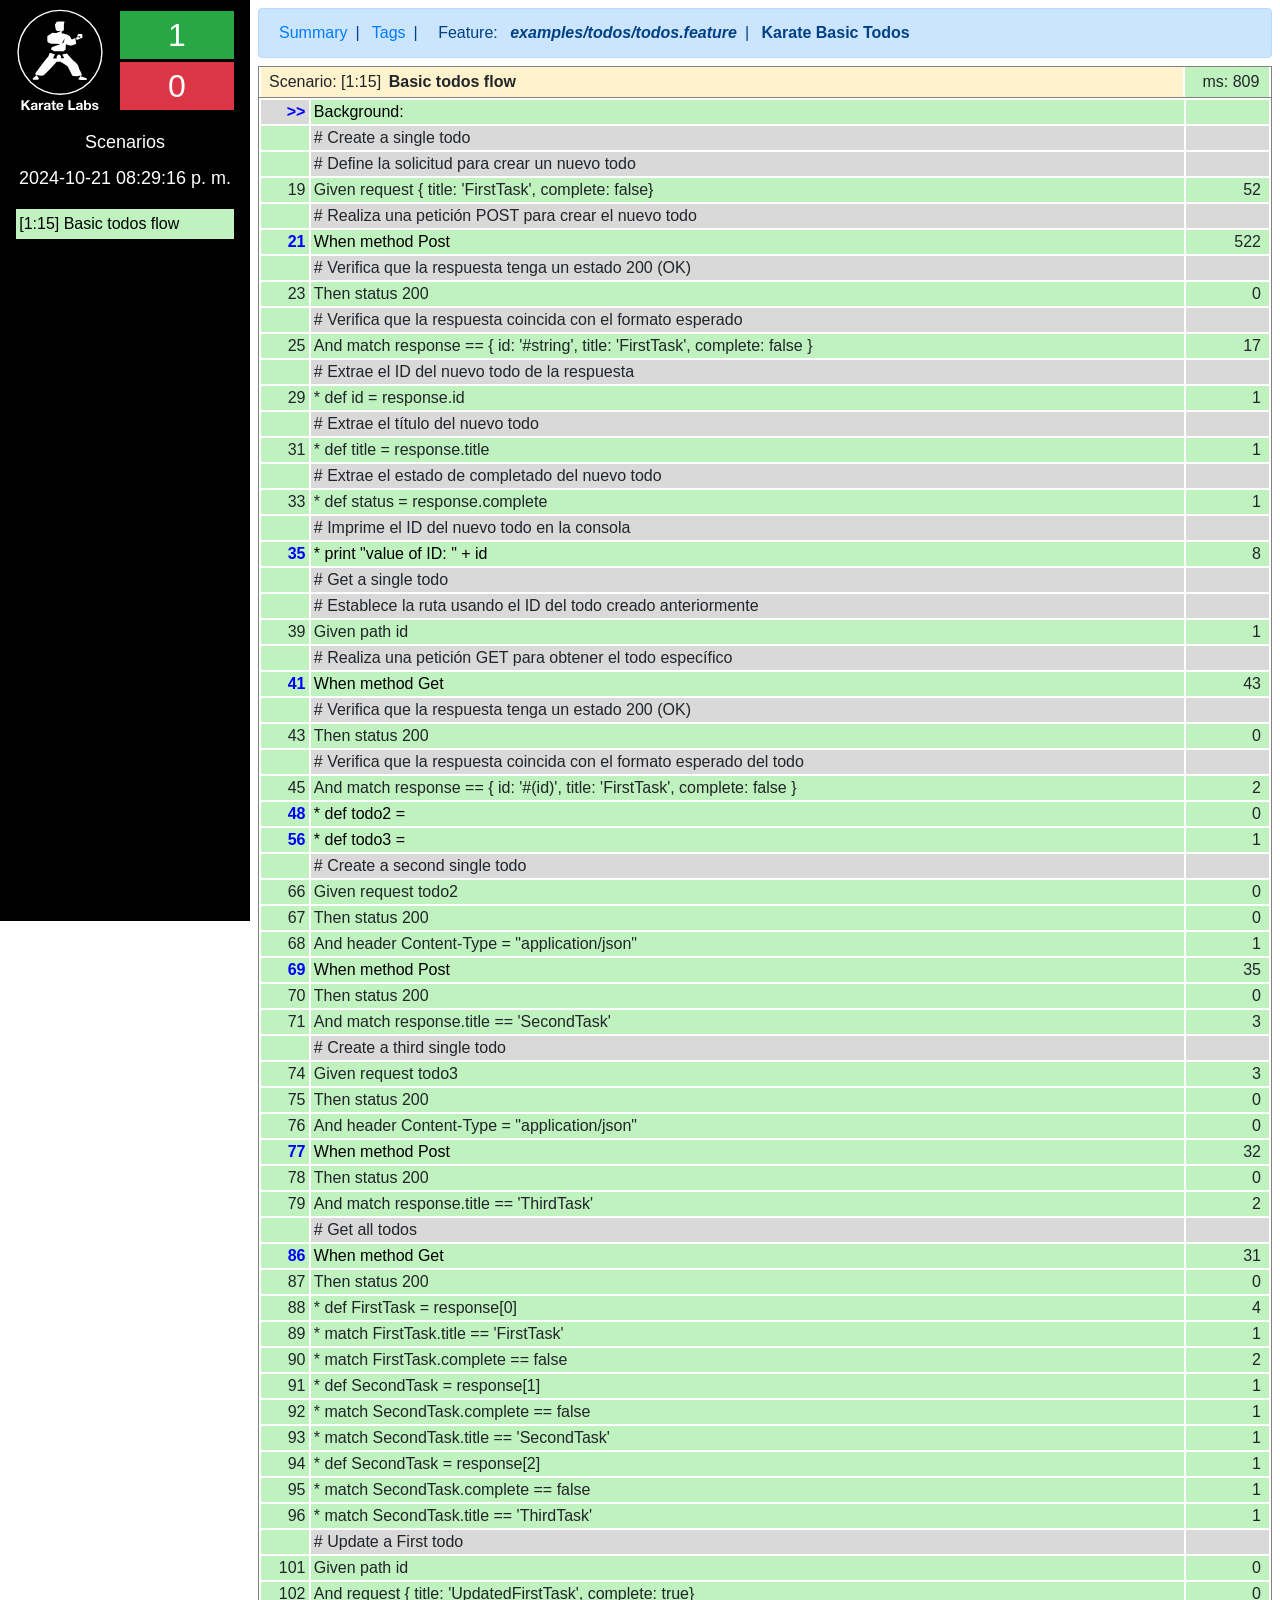
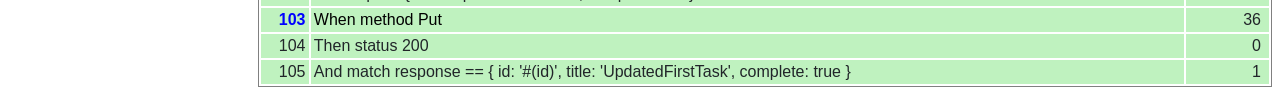
==== commit d8ba96b8: "new features" ====
--- a/karate-template/target/karate-reports/examples.todos.todos.html
+++ b/karate-template/target/karate-reports/examples.todos.todos.html
@@ -49,7 +49,7 @@
     <div>Scenarios</div>
   </div>
   <div id="nav-date">
-    <div>2024-10-17 10:27:27 p. m.</div>
+    <div>2024-10-21 08:29:16 p. m.</div>
   </div>
 </div>
 
@@ -81,7 +81,7 @@
               </div>
             </div>
             <div class="scenario-time passed">
-              <span>ms:</span>&nbsp;<span>462</span>
+              <span>ms:</span>&nbsp;<span>809</span>
             </div>
           </div>
           <div class="step-row">
@@ -120,7 +120,7 @@
 
   
 
-  <div class="preformatted" data-parent="0.5">22:27:26.920 karate.env system property was: null 
+  <div class="preformatted" data-parent="0.5">20:29:16.053 karate.env system property was: null 
 </div>   
 
   
@@ -156,7 +156,7 @@
         <span>Given</span>&nbsp;<span>request { title: &#39;FirstTask&#39;, complete: false}</span>
       </div>
     </div>
-    <div class="time-cell passed">29</div>
+    <div class="time-cell passed">52</div>
   </div>
 
    
@@ -191,16 +191,16 @@
         <span>When</span>&nbsp;<span>method Post</span>
       </div>
     </div>
-    <div class="time-cell passed">315</div>
-  </div>
-
-   
-  
-  
-
-  
-
-  <div class="preformatted" data-parent="0.21">22:27:27.257 request:
+    <div class="time-cell passed">522</div>
+  </div>
+
+   
+  
+  
+
+  
+
+  <div class="preformatted" data-parent="0.21">20:29:16.564 request:
 1 &gt; POST http://localhost:8080/api/todos
 1 &gt; Content-Type: application/json; charset=UTF-8
 1 &gt; Content-Length: 38
@@ -210,13 +210,13 @@
 1 &gt; Accept-Encoding: gzip,deflate
 {&quot;title&quot;:&quot;FirstTask&quot;,&quot;complete&quot;:false}
 
-22:27:27.291 response time in milliseconds: 32
+20:29:16.672 response time in milliseconds: 106
 1 &lt; 200
 1 &lt; content-type: application/json
 1 &lt; content-length: 82
 1 &lt; server: Armeria/1.29.2
-1 &lt; date: Fri, 18 Oct 2024 03:27:27 GMT
-{&quot;title&quot;:&quot;FirstTask&quot;,&quot;complete&quot;:false,&quot;id&quot;:&quot;ffcdf73f-34fc-484e-8132-b2b7c23b0dd5&quot;}
+1 &lt; date: Tue, 22 Oct 2024 01:29:16 GMT
+{&quot;title&quot;:&quot;FirstTask&quot;,&quot;complete&quot;:false,&quot;id&quot;:&quot;0455e904-82ec-4349-ab4f-3acbb243b0ff&quot;}
 
 </div>   
 
@@ -279,7 +279,7 @@
         <span>And</span>&nbsp;<span>match response == { id: &#39;#string&#39;, title: &#39;FirstTask&#39;, complete: false }</span>
       </div>
     </div>
-    <div class="time-cell passed">15</div>
+    <div class="time-cell passed">17</div>
   </div>
 
    
@@ -314,7 +314,7 @@
         <span>*</span>&nbsp;<span>def id = response.id</span>
       </div>
     </div>
-    <div class="time-cell passed">2</div>
+    <div class="time-cell passed">1</div>
   </div>
 
    
@@ -419,16 +419,16 @@
         <span>*</span>&nbsp;<span>print &quot;value of ID: &quot; + id</span>
       </div>
     </div>
-    <div class="time-cell passed">9</div>
-  </div>
-
-   
-  
-  
-
-  
-
-  <div class="preformatted" data-parent="0.35">22:27:27.322 [print] value of ID: ffcdf73f-34fc-484e-8132-b2b7c23b0dd5 
+    <div class="time-cell passed">8</div>
+  </div>
+
+   
+  
+  
+
+  
+
+  <div class="preformatted" data-parent="0.35">20:29:16.704 [print] value of ID: 0455e904-82ec-4349-ab4f-3acbb243b0ff 
 </div>   
 
   
@@ -499,30 +499,30 @@
         <span>When</span>&nbsp;<span>method Get</span>
       </div>
     </div>
-    <div class="time-cell passed">13</div>
-  </div>
-
-   
-  
-  
-
-  
-
-  <div class="preformatted" data-parent="0.41">22:27:27.325 request:
-2 &gt; GET http://localhost:8080/api/todos/ffcdf73f-34fc-484e-8132-b2b7c23b0dd5
+    <div class="time-cell passed">43</div>
+  </div>
+
+   
+  
+  
+
+  
+
+  <div class="preformatted" data-parent="0.41">20:29:16.707 request:
+2 &gt; GET http://localhost:8080/api/todos/0455e904-82ec-4349-ab4f-3acbb243b0ff
 2 &gt; Host: localhost:8080
 2 &gt; Connection: Keep-Alive
 2 &gt; User-Agent: Apache-HttpClient/4.5.14 (Java/17.0.12)
 2 &gt; Accept-Encoding: gzip,deflate
 
 
-22:27:27.335 response time in milliseconds: 10
+20:29:16.747 response time in milliseconds: 39
 2 &lt; 200
 2 &lt; content-type: application/json
 2 &lt; content-length: 82
 2 &lt; server: Armeria/1.29.2
-2 &lt; date: Fri, 18 Oct 2024 03:27:27 GMT
-{&quot;title&quot;:&quot;FirstTask&quot;,&quot;complete&quot;:false,&quot;id&quot;:&quot;ffcdf73f-34fc-484e-8132-b2b7c23b0dd5&quot;}
+2 &lt; date: Tue, 22 Oct 2024 01:29:16 GMT
+{&quot;title&quot;:&quot;FirstTask&quot;,&quot;complete&quot;:false,&quot;id&quot;:&quot;0455e904-82ec-4349-ab4f-3acbb243b0ff&quot;}
 
 </div>   
 
@@ -613,7 +613,7 @@
         <span>*</span>&nbsp;<span>def todo2 =</span>
       </div>
     </div>
-    <div class="time-cell passed">1</div>
+    <div class="time-cell passed">0</div>
   </div>
 
    
@@ -644,7 +644,7 @@
         <span>*</span>&nbsp;<span>def todo3 =</span>
       </div>
     </div>
-    <div class="time-cell passed">0</div>
+    <div class="time-cell passed">1</div>
   </div>
 
    
@@ -682,7 +682,7 @@
         <span>Given</span>&nbsp;<span>request todo2</span>
       </div>
     </div>
-    <div class="time-cell passed">1</div>
+    <div class="time-cell passed">0</div>
   </div>
 
    
@@ -766,16 +766,16 @@
         <span>When</span>&nbsp;<span>method Post</span>
       </div>
     </div>
-    <div class="time-cell passed">13</div>
-  </div>
-
-   
-  
-  
-
-  
-
-  <div class="preformatted" data-parent="0.69">22:27:27.343 request:
+    <div class="time-cell passed">35</div>
+  </div>
+
+   
+  
+  
+
+  
+
+  <div class="preformatted" data-parent="0.69">20:29:16.754 request:
 3 &gt; POST http://localhost:8080/api/todos
 3 &gt; Content-Type: application/json; charset=UTF-8
 3 &gt; Content-Length: 39
@@ -785,13 +785,13 @@
 3 &gt; Accept-Encoding: gzip,deflate
 {&quot;title&quot;:&quot;SecondTask&quot;,&quot;complete&quot;:false}
 
-22:27:27.355 response time in milliseconds: 11
+20:29:16.787 response time in milliseconds: 31
 3 &lt; 200
 3 &lt; content-type: application/json
 3 &lt; content-length: 83
 3 &lt; server: Armeria/1.29.2
-3 &lt; date: Fri, 18 Oct 2024 03:27:27 GMT
-{&quot;title&quot;:&quot;SecondTask&quot;,&quot;complete&quot;:false,&quot;id&quot;:&quot;56d997a9-f8db-4bfd-b078-d774b45a82f5&quot;}
+3 &lt; date: Tue, 22 Oct 2024 01:29:16 GMT
+{&quot;title&quot;:&quot;SecondTask&quot;,&quot;complete&quot;:false,&quot;id&quot;:&quot;2c000b3e-6d5e-4273-8760-926dfd53e3e1&quot;}
 
 </div>   
 
@@ -840,95 +840,153 @@
         <span>And</span>&nbsp;<span>match response.title == &#39;SecondTask&#39;</span>
       </div>
     </div>
-    <div class="time-cell passed">2</div>
-  </div>
-
-   
-  
-  
-
-  
-
-     
-
-  
-
-</div>
-</div>
-          <div><div>
-  
-
-  <div class="step-row">
-    <div class="step-container">
-      <div class="step-ref passed"></div>
-      
-      <div class="step-cell comment"># Get all todos</div>
-    </div>
-    <div class="time-cell comment"></div>            
-  </div>
+    <div class="time-cell passed">3</div>
+  </div>
+
+   
+  
+  
+
+  
+
+     
+
+  
+
+</div>
+</div>
+          <div><div>
+  
+
+  <div class="step-row">
+    <div class="step-container">
+      <div class="step-ref passed"></div>
+      
+      <div class="step-cell comment"># Create a third single todo</div>
+    </div>
+    <div class="time-cell comment"></div>            
+  </div>
+
+  <div class="step-row">
+    <div class="step-container" id="0.74">
+      <div class="step-ref passed">74</div>
+      
+      <div class="step-cell passed">
+        <span>Given</span>&nbsp;<span>request todo3</span>
+      </div>
+    </div>
+    <div class="time-cell passed">3</div>
+  </div>
+
+   
+  
+  
+
+  
+
+     
+
+  
+
+</div>
+</div>
+          <div><div>
+  
+
+  
+
+  <div class="step-row">
+    <div class="step-container" id="0.75">
+      <div class="step-ref passed">75</div>
+      
+      <div class="step-cell passed">
+        <span>Then</span>&nbsp;<span>status 200</span>
+      </div>
+    </div>
+    <div class="time-cell passed">0</div>
+  </div>
+
+   
+  
+  
+
+  
+
+     
+
+  
+
+</div>
+</div>
+          <div><div>
+  
+
+  
 
   <div class="step-row">
     <div class="step-container" id="0.76">
       <div class="step-ref passed">76</div>
       
       <div class="step-cell passed">
-        <span>When</span>&nbsp;<span>method Get</span>
-      </div>
-    </div>
-    <div class="time-cell passed">14</div>
-  </div>
-
-   
-  
-  
-
-  
-
-  <div class="preformatted" data-parent="0.76">22:27:27.359 request:
-4 &gt; GET http://localhost:8080/api/todos
+        <span>And</span>&nbsp;<span>header Content-Type =  &quot;application/json&quot;</span>
+      </div>
+    </div>
+    <div class="time-cell passed">0</div>
+  </div>
+
+   
+  
+  
+
+  
+
+     
+
+  
+
+</div>
+</div>
+          <div><div>
+  
+
+  
+
+  <div class="step-row">
+    <div class="step-container" id="0.77">
+      <div class="step-ref passed">77</div>
+      
+      <div class="step-cell passed">
+        <span>When</span>&nbsp;<span>method Post</span>
+      </div>
+    </div>
+    <div class="time-cell passed">32</div>
+  </div>
+
+   
+  
+  
+
+  
+
+  <div class="preformatted" data-parent="0.77">20:29:16.796 request:
+4 &gt; POST http://localhost:8080/api/todos
+4 &gt; Content-Type: application/json; charset=UTF-8
+4 &gt; Content-Length: 38
 4 &gt; Host: localhost:8080
 4 &gt; Connection: Keep-Alive
 4 &gt; User-Agent: Apache-HttpClient/4.5.14 (Java/17.0.12)
 4 &gt; Accept-Encoding: gzip,deflate
-
-
-22:27:27.370 response time in milliseconds: 11
+{&quot;title&quot;:&quot;ThirdTask&quot;,&quot;complete&quot;:false}
+
+20:29:16.826 response time in milliseconds: 30
 4 &lt; 200
 4 &lt; content-type: application/json
-4 &lt; content-length: 335
+4 &lt; content-length: 82
 4 &lt; server: Armeria/1.29.2
-4 &lt; date: Fri, 18 Oct 2024 03:27:27 GMT
-[{&quot;title&quot;:&quot;FirstTask&quot;,&quot;complete&quot;:false,&quot;id&quot;:&quot;c2092949-8d3b-4f23-8131-90916c7b8552&quot;},{&quot;title&quot;:&quot;SecondTask&quot;,&quot;complete&quot;:false,&quot;id&quot;:&quot;d29ec503-e393-4dc2-8769-392a016a9dc9&quot;},{&quot;title&quot;:&quot;FirstTask&quot;,&quot;complete&quot;:false,&quot;id&quot;:&quot;ffcdf73f-34fc-484e-8132-b2b7c23b0dd5&quot;},{&quot;title&quot;:&quot;SecondTask&quot;,&quot;complete&quot;:false,&quot;id&quot;:&quot;56d997a9-f8db-4bfd-b078-d774b45a82f5&quot;}]
+4 &lt; date: Tue, 22 Oct 2024 01:29:16 GMT
+{&quot;title&quot;:&quot;ThirdTask&quot;,&quot;complete&quot;:false,&quot;id&quot;:&quot;44ba61fb-abda-41b3-af41-644bb7266891&quot;}
 
 </div>   
-
-  
-
-</div>
-</div>
-          <div><div>
-  
-
-  
-
-  <div class="step-row">
-    <div class="step-container" id="0.77">
-      <div class="step-ref passed">77</div>
-      
-      <div class="step-cell passed">
-        <span>Then</span>&nbsp;<span>status 200</span>
-      </div>
-    </div>
-    <div class="time-cell passed">0</div>
-  </div>
-
-   
-  
-  
-
-  
-
-     
 
   
 
@@ -944,10 +1002,10 @@
       <div class="step-ref passed">78</div>
       
       <div class="step-cell passed">
-        <span>*</span>&nbsp;<span>def  FirstTask = response[0]</span>
-      </div>
-    </div>
-    <div class="time-cell passed">4</div>
+        <span>Then</span>&nbsp;<span>status 200</span>
+      </div>
+    </div>
+    <div class="time-cell passed">0</div>
   </div>
 
    
@@ -972,35 +1030,7 @@
       <div class="step-ref passed">79</div>
       
       <div class="step-cell passed">
-        <span>*</span>&nbsp;<span>match FirstTask.title == &#39;FirstTask&#39;</span>
-      </div>
-    </div>
-    <div class="time-cell passed">5</div>
-  </div>
-
-   
-  
-  
-
-  
-
-     
-
-  
-
-</div>
-</div>
-          <div><div>
-  
-
-  
-
-  <div class="step-row">
-    <div class="step-container" id="0.80">
-      <div class="step-ref passed">80</div>
-      
-      <div class="step-cell passed">
-        <span>*</span>&nbsp;<span>match FirstTask.complete == false</span>
+        <span>And</span>&nbsp;<span>match response.title == &#39;ThirdTask&#39;</span>
       </div>
     </div>
     <div class="time-cell passed">2</div>
@@ -1021,191 +1051,161 @@
           <div><div>
   
 
-  
-
-  <div class="step-row">
-    <div class="step-container" id="0.81">
-      <div class="step-ref passed">81</div>
-      
-      <div class="step-cell passed">
-        <span>*</span>&nbsp;<span>def SecondTask = response[1]</span>
-      </div>
-    </div>
-    <div class="time-cell passed">1</div>
-  </div>
-
-   
-  
-  
-
-  
-
-     
-
-  
-
-</div>
-</div>
-          <div><div>
-  
-
-  
-
-  <div class="step-row">
-    <div class="step-container" id="0.82">
-      <div class="step-ref passed">82</div>
-      
-      <div class="step-cell passed">
-        <span>*</span>&nbsp;<span>match SecondTask.complete == false</span>
-      </div>
-    </div>
-    <div class="time-cell passed">1</div>
-  </div>
-
-   
-  
-  
-
-  
-
-     
-
-  
-
-</div>
-</div>
-          <div><div>
-  
-
-  
-
-  <div class="step-row">
-    <div class="step-container" id="0.83">
-      <div class="step-ref passed">83</div>
-      
-      <div class="step-cell passed">
-        <span>*</span>&nbsp;<span>match SecondTask.title == &#39;SecondTask&#39;</span>
-      </div>
-    </div>
-    <div class="time-cell passed">0</div>
-  </div>
-
-   
-  
-  
-
-  
-
-     
-
-  
-
-</div>
-</div>
-          <div><div>
-  
-
-  <div class="step-row">
-    <div class="step-container">
-      <div class="step-ref passed"></div>
-      
-      <div class="step-cell comment"># Update a First todo</div>
-    </div>
-    <div class="time-cell comment"></div>            
-  </div>
-
-  <div class="step-row">
-    <div class="step-container" id="0.88">
-      <div class="step-ref passed">88</div>
-      
-      <div class="step-cell passed">
-        <span>Given</span>&nbsp;<span>path id</span>
-      </div>
-    </div>
-    <div class="time-cell passed">0</div>
-  </div>
-
-   
-  
-  
-
-  
-
-     
-
-  
-
-</div>
-</div>
-          <div><div>
-  
-
-  
-
-  <div class="step-row">
-    <div class="step-container" id="0.89">
-      <div class="step-ref passed">89</div>
-      
-      <div class="step-cell passed">
-        <span>And</span>&nbsp;<span>request { title: &#39;FirstTask&#39;, complete: true}</span>
-      </div>
-    </div>
-    <div class="time-cell passed">0</div>
-  </div>
-
-   
-  
-  
-
-  
-
-     
-
-  
-
-</div>
-</div>
-          <div><div>
-  
-
-  
-
-  <div class="step-row">
-    <div class="step-container" id="0.90">
-      <div class="step-ref passed">90</div>
-      
-      <div class="step-cell passed">
-        <span>When</span>&nbsp;<span>method Put</span>
-      </div>
-    </div>
-    <div class="time-cell passed">14</div>
-  </div>
-
-   
-  
-  
-
-  
-
-  <div class="preformatted" data-parent="0.90">22:27:27.387 request:
-5 &gt; PUT http://localhost:8080/api/todos/ffcdf73f-34fc-484e-8132-b2b7c23b0dd5
-5 &gt; Content-Type: application/json; charset=UTF-8
-5 &gt; Content-Length: 37
+  <div class="step-row">
+    <div class="step-container">
+      <div class="step-ref passed"></div>
+      
+      <div class="step-cell comment"># Get all todos</div>
+    </div>
+    <div class="time-cell comment"></div>            
+  </div>
+
+  <div class="step-row">
+    <div class="step-container" id="0.86">
+      <div class="step-ref passed">86</div>
+      
+      <div class="step-cell passed">
+        <span>When</span>&nbsp;<span>method Get</span>
+      </div>
+    </div>
+    <div class="time-cell passed">31</div>
+  </div>
+
+   
+  
+  
+
+  
+
+  <div class="preformatted" data-parent="0.86">20:29:16.830 request:
+5 &gt; GET http://localhost:8080/api/todos
 5 &gt; Host: localhost:8080
 5 &gt; Connection: Keep-Alive
 5 &gt; User-Agent: Apache-HttpClient/4.5.14 (Java/17.0.12)
 5 &gt; Accept-Encoding: gzip,deflate
-{&quot;title&quot;:&quot;FirstTask&quot;,&quot;complete&quot;:true}
-
-22:27:27.399 response time in milliseconds: 11
+
+
+20:29:16.858 response time in milliseconds: 28
 5 &lt; 200
 5 &lt; content-type: application/json
-5 &lt; content-length: 81
+5 &lt; content-length: 251
 5 &lt; server: Armeria/1.29.2
-5 &lt; date: Fri, 18 Oct 2024 03:27:27 GMT
-{&quot;title&quot;:&quot;FirstTask&quot;,&quot;complete&quot;:true,&quot;id&quot;:&quot;ffcdf73f-34fc-484e-8132-b2b7c23b0dd5&quot;}
+5 &lt; date: Tue, 22 Oct 2024 01:29:16 GMT
+[{&quot;title&quot;:&quot;FirstTask&quot;,&quot;complete&quot;:false,&quot;id&quot;:&quot;0455e904-82ec-4349-ab4f-3acbb243b0ff&quot;},{&quot;title&quot;:&quot;SecondTask&quot;,&quot;complete&quot;:false,&quot;id&quot;:&quot;2c000b3e-6d5e-4273-8760-926dfd53e3e1&quot;},{&quot;title&quot;:&quot;ThirdTask&quot;,&quot;complete&quot;:false,&quot;id&quot;:&quot;44ba61fb-abda-41b3-af41-644bb7266891&quot;}]
 
 </div>   
+
+  
+
+</div>
+</div>
+          <div><div>
+  
+
+  
+
+  <div class="step-row">
+    <div class="step-container" id="0.87">
+      <div class="step-ref passed">87</div>
+      
+      <div class="step-cell passed">
+        <span>Then</span>&nbsp;<span>status 200</span>
+      </div>
+    </div>
+    <div class="time-cell passed">0</div>
+  </div>
+
+   
+  
+  
+
+  
+
+     
+
+  
+
+</div>
+</div>
+          <div><div>
+  
+
+  
+
+  <div class="step-row">
+    <div class="step-container" id="0.88">
+      <div class="step-ref passed">88</div>
+      
+      <div class="step-cell passed">
+        <span>*</span>&nbsp;<span>def  FirstTask = response[0]</span>
+      </div>
+    </div>
+    <div class="time-cell passed">4</div>
+  </div>
+
+   
+  
+  
+
+  
+
+     
+
+  
+
+</div>
+</div>
+          <div><div>
+  
+
+  
+
+  <div class="step-row">
+    <div class="step-container" id="0.89">
+      <div class="step-ref passed">89</div>
+      
+      <div class="step-cell passed">
+        <span>*</span>&nbsp;<span>match FirstTask.title == &#39;FirstTask&#39;</span>
+      </div>
+    </div>
+    <div class="time-cell passed">1</div>
+  </div>
+
+   
+  
+  
+
+  
+
+     
+
+  
+
+</div>
+</div>
+          <div><div>
+  
+
+  
+
+  <div class="step-row">
+    <div class="step-container" id="0.90">
+      <div class="step-ref passed">90</div>
+      
+      <div class="step-cell passed">
+        <span>*</span>&nbsp;<span>match FirstTask.complete == false</span>
+      </div>
+    </div>
+    <div class="time-cell passed">2</div>
+  </div>
+
+   
+  
+  
+
+  
+
+     
 
   
 
@@ -1221,10 +1221,10 @@
       <div class="step-ref passed">91</div>
       
       <div class="step-cell passed">
-        <span>Then</span>&nbsp;<span>status 200</span>
-      </div>
-    </div>
-    <div class="time-cell passed">0</div>
+        <span>*</span>&nbsp;<span>def SecondTask = response[1]</span>
+      </div>
+    </div>
+    <div class="time-cell passed">1</div>
   </div>
 
    
@@ -1249,7 +1249,7 @@
       <div class="step-ref passed">92</div>
       
       <div class="step-cell passed">
-        <span>And</span>&nbsp;<span>match response == { id: &#39;#(id)&#39;, title: &#39;FirstTask&#39;, complete: true }</span>
+        <span>*</span>&nbsp;<span>match SecondTask.complete == false</span>
       </div>
     </div>
     <div class="time-cell passed">1</div>
@@ -1270,20 +1270,132 @@
           <div><div>
   
 
-  <div class="step-row">
-    <div class="step-container">
-      <div class="step-ref passed"></div>
-      
-      <div class="step-cell comment"># Update a Second todo</div>
-    </div>
-    <div class="time-cell comment"></div>            
-  </div>
+  
+
+  <div class="step-row">
+    <div class="step-container" id="0.93">
+      <div class="step-ref passed">93</div>
+      
+      <div class="step-cell passed">
+        <span>*</span>&nbsp;<span>match SecondTask.title == &#39;SecondTask&#39;</span>
+      </div>
+    </div>
+    <div class="time-cell passed">1</div>
+  </div>
+
+   
+  
+  
+
+  
+
+     
+
+  
+
+</div>
+</div>
+          <div><div>
+  
+
+  
+
+  <div class="step-row">
+    <div class="step-container" id="0.94">
+      <div class="step-ref passed">94</div>
+      
+      <div class="step-cell passed">
+        <span>*</span>&nbsp;<span>def SecondTask = response[2]</span>
+      </div>
+    </div>
+    <div class="time-cell passed">1</div>
+  </div>
+
+   
+  
+  
+
+  
+
+     
+
+  
+
+</div>
+</div>
+          <div><div>
+  
+
+  
+
+  <div class="step-row">
+    <div class="step-container" id="0.95">
+      <div class="step-ref passed">95</div>
+      
+      <div class="step-cell passed">
+        <span>*</span>&nbsp;<span>match SecondTask.complete == false</span>
+      </div>
+    </div>
+    <div class="time-cell passed">1</div>
+  </div>
+
+   
+  
+  
+
+  
+
+     
+
+  
+
+</div>
+</div>
+          <div><div>
+  
+
+  
 
   <div class="step-row">
     <div class="step-container" id="0.96">
       <div class="step-ref passed">96</div>
       
       <div class="step-cell passed">
+        <span>*</span>&nbsp;<span>match SecondTask.title == &#39;ThirdTask&#39;</span>
+      </div>
+    </div>
+    <div class="time-cell passed">1</div>
+  </div>
+
+   
+  
+  
+
+  
+
+     
+
+  
+
+</div>
+</div>
+          <div><div>
+  
+
+  <div class="step-row">
+    <div class="step-container">
+      <div class="step-ref passed"></div>
+      
+      <div class="step-cell comment"># Update a First todo</div>
+    </div>
+    <div class="time-cell comment"></div>            
+  </div>
+
+  <div class="step-row">
+    <div class="step-container" id="0.101">
+      <div class="step-ref passed">101</div>
+      
+      <div class="step-cell passed">
         <span>Given</span>&nbsp;<span>path id</span>
       </div>
     </div>
@@ -1308,11 +1420,11 @@
   
 
   <div class="step-row">
-    <div class="step-container" id="0.97">
-      <div class="step-ref passed">97</div>
-      
-      <div class="step-cell passed">
-        <span>And</span>&nbsp;<span>request { title: &#39;SecondTask&#39;, complete: true}</span>
+    <div class="step-container" id="0.102">
+      <div class="step-ref passed">102</div>
+      
+      <div class="step-cell passed">
+        <span>And</span>&nbsp;<span>request { title: &#39;UpdatedFirstTask&#39;, complete: true}</span>
       </div>
     </div>
     <div class="time-cell passed">0</div>
@@ -1336,39 +1448,39 @@
   
 
   <div class="step-row">
-    <div class="step-container" id="0.98">
-      <div class="step-ref passed">98</div>
+    <div class="step-container" id="0.103">
+      <div class="step-ref passed">103</div>
       
       <div class="step-cell passed">
         <span>When</span>&nbsp;<span>method Put</span>
       </div>
     </div>
-    <div class="time-cell passed">11</div>
-  </div>
-
-   
-  
-  
-
-  
-
-  <div class="preformatted" data-parent="0.98">22:27:27.403 request:
-6 &gt; PUT http://localhost:8080/api/todos/ffcdf73f-34fc-484e-8132-b2b7c23b0dd5
+    <div class="time-cell passed">36</div>
+  </div>
+
+   
+  
+  
+
+  
+
+  <div class="preformatted" data-parent="0.103">20:29:16.876 request:
+6 &gt; PUT http://localhost:8080/api/todos/0455e904-82ec-4349-ab4f-3acbb243b0ff
 6 &gt; Content-Type: application/json; charset=UTF-8
-6 &gt; Content-Length: 38
+6 &gt; Content-Length: 44
 6 &gt; Host: localhost:8080
 6 &gt; Connection: Keep-Alive
 6 &gt; User-Agent: Apache-HttpClient/4.5.14 (Java/17.0.12)
 6 &gt; Accept-Encoding: gzip,deflate
-{&quot;title&quot;:&quot;SecondTask&quot;,&quot;complete&quot;:true}
-
-22:27:27.412 response time in milliseconds: 9
+{&quot;title&quot;:&quot;UpdatedFirstTask&quot;,&quot;complete&quot;:true}
+
+20:29:16.909 response time in milliseconds: 32
 6 &lt; 200
 6 &lt; content-type: application/json
-6 &lt; content-length: 82
+6 &lt; content-length: 88
 6 &lt; server: Armeria/1.29.2
-6 &lt; date: Fri, 18 Oct 2024 03:27:27 GMT
-{&quot;title&quot;:&quot;SecondTask&quot;,&quot;complete&quot;:true,&quot;id&quot;:&quot;ffcdf73f-34fc-484e-8132-b2b7c23b0dd5&quot;}
+6 &lt; date: Tue, 22 Oct 2024 01:29:16 GMT
+{&quot;title&quot;:&quot;UpdatedFirstTask&quot;,&quot;complete&quot;:true,&quot;id&quot;:&quot;0455e904-82ec-4349-ab4f-3acbb243b0ff&quot;}
 
 </div>   
 
@@ -1382,8 +1494,8 @@
   
 
   <div class="step-row">
-    <div class="step-container" id="0.99">
-      <div class="step-ref passed">99</div>
+    <div class="step-container" id="0.104">
+      <div class="step-ref passed">104</div>
       
       <div class="step-cell passed">
         <span>Then</span>&nbsp;<span>status 200</span>
@@ -1410,11 +1522,11 @@
   
 
   <div class="step-row">
-    <div class="step-container" id="0.100">
-      <div class="step-ref passed">100</div>
-      
-      <div class="step-cell passed">
-        <span>And</span>&nbsp;<span>match response == { id: &#39;#(id)&#39;, title: &#39;SecondTask&#39;, complete: true }</span>
+    <div class="step-container" id="0.105">
+      <div class="step-ref passed">105</div>
+      
+      <div class="step-cell passed">
+        <span>And</span>&nbsp;<span>match response == { id: &#39;#(id)&#39;, title: &#39;UpdatedFirstTask&#39;, complete: true }</span>
       </div>
     </div>
     <div class="time-cell passed">1</div>
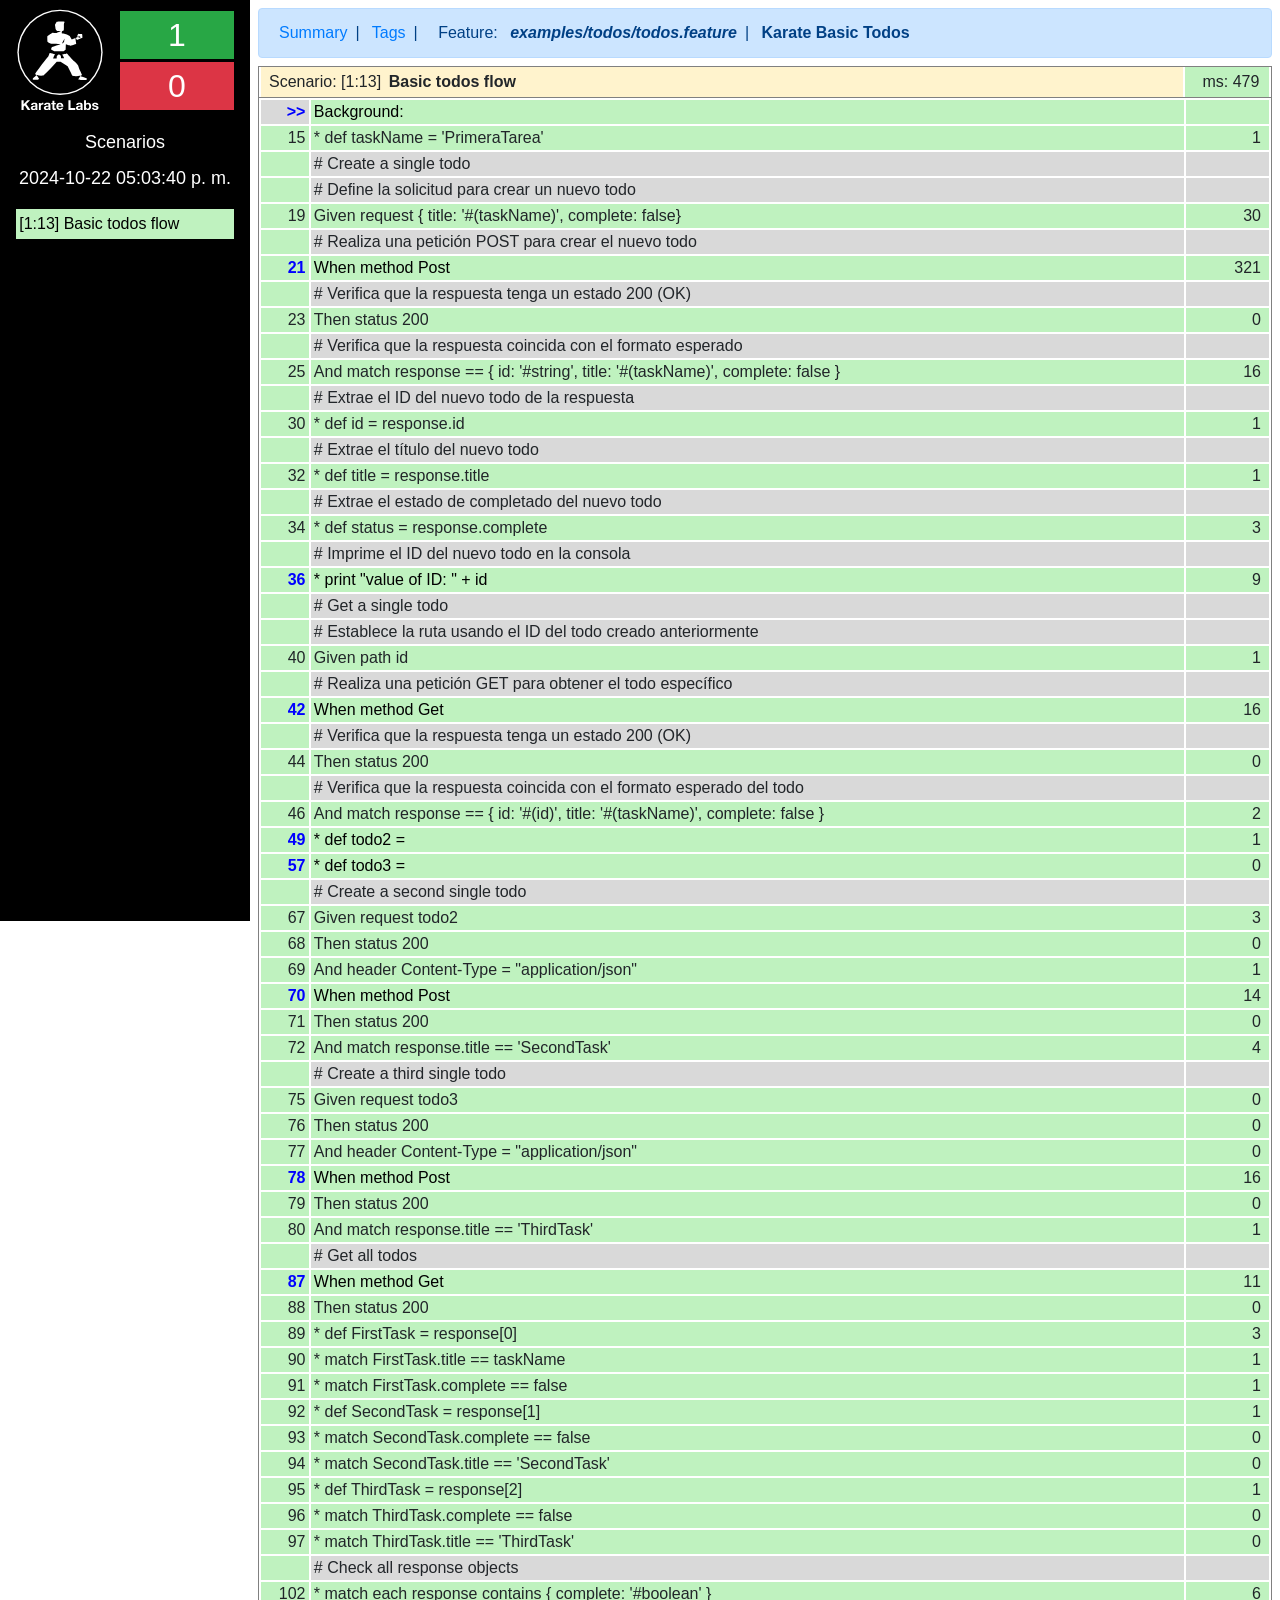
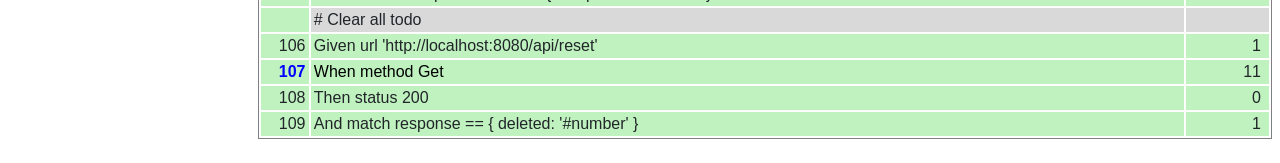
==== commit f644f569: "New features added" ====
--- a/karate-template/target/karate-reports/examples.todos.todos.html
+++ b/karate-template/target/karate-reports/examples.todos.todos.html
@@ -21,7 +21,7 @@
   capture_pageview:false,
   api_transport:'sendBeacon',
   loaded: function(posthog) { 
-    posthog.capture("report_feature",{distinct_id:"432a47c9-cd21-47db-b1c0-1cf9cf527736",karate_version:"1.5.0",karate_meta:null});
+    posthog.capture("report_feature",{distinct_id:"acd8ca8e-616d-419d-b4b2-b4f8acfaf9f8",karate_version:"1.5.0",karate_meta:null});
   }
 });
 </script>
@@ -49,13 +49,13 @@
     <div>Scenarios</div>
   </div>
   <div id="nav-date">
-    <div>2024-10-21 08:29:16 p. m.</div>
+    <div>2024-10-22 05:03:40 p. m.</div>
   </div>
 </div>
 
         <div class="nav-container">
           <div class="nav-item passed">
-            <a href="#[1:15]"><span>[1:15]</span> <span>Basic todos flow</span></a>
+            <a href="#[1:13]"><span>[1:13]</span> <span>Basic todos flow</span></a>
           </div>
         </div>
       </div>
@@ -69,29 +69,29 @@
           <span class="feature-description"></span>
         </div>
         <div class="scenario">
-          <div class="scenario-heading" id="[1:15]">
+          <div class="scenario-heading" id="[1:13]">
             <div class="heading-container">
               <div class="scenario-tags">
                 
               </div>
               <div class="scenario-keyword">
-                Scenario: <span>[1:15]</span>
+                Scenario: <span>[1:13]</span>
                 <span class="scenario-name">Basic todos flow</span>
                 <span></span>
               </div>
             </div>
             <div class="scenario-time passed">
-              <span>ms:</span>&nbsp;<span>809</span>
+              <span>ms:</span>&nbsp;<span>479</span>
             </div>
           </div>
           <div class="step-row">
-            <div class="step-container" id="[1:15]bg">
+            <div class="step-container" id="[1:13]bg">
               <div class="step-ref bg-step">&gt;&gt;</div>
               <div class="step-cell passed">Background:</div>
             </div>
             <div class="time-cell passed"></div>
           </div>
-          <div data-parent="[1:15]bg"><div>
+          <div data-parent="[1:13]bg"><div>
   
 
   <div class="step-row">
@@ -104,11 +104,29 @@
   </div>
 
   <div class="step-row">
-    <div class="step-container" id="0.5">
-      <div class="step-ref bg-step">5</div>
-      
-      <div class="step-cell passed">
-        <span>*</span>&nbsp;<span>url &#39;http://localhost:8080/api/todos&#39;</span>
+    <div class="step-container">
+      <div class="step-ref passed"></div>
+      
+      <div class="step-cell comment"># * url &#39;http://localhost:8080/api/todos&#39;</div>
+    </div>
+    <div class="time-cell comment"></div>            
+  </div>
+
+  <div class="step-row">
+    <div class="step-container">
+      <div class="step-ref passed"></div>
+      
+      <div class="step-cell comment"># Si hemos definido la variable desde el karate-config.js, podemos llamarla directamente</div>
+    </div>
+    <div class="time-cell comment"></div>            
+  </div>
+
+  <div class="step-row">
+    <div class="step-container" id="0.9">
+      <div class="step-ref bg-step">9</div>
+      
+      <div class="step-cell passed">
+        <span>*</span>&nbsp;<span>url apiUrl</span>
       </div>
     </div>
     <div class="time-cell passed">1</div>
@@ -120,8 +138,36 @@
 
   
 
-  <div class="preformatted" data-parent="0.5">20:29:16.053 karate.env system property was: null 
+  <div class="preformatted" data-parent="0.9">17:03:39.563 karate.env system property was: null 
 </div>   
+
+  
+
+</div>
+</div>
+          <div><div>
+  
+
+  
+
+  <div class="step-row">
+    <div class="step-container" id="0.15">
+      <div class="step-ref passed">15</div>
+      
+      <div class="step-cell passed">
+        <span>*</span>&nbsp;<span>def taskName = &#39;PrimeraTarea&#39;</span>
+      </div>
+    </div>
+    <div class="time-cell passed">1</div>
+  </div>
+
+   
+  
+  
+
+  
+
+     
 
   
 
@@ -153,10 +199,10 @@
       <div class="step-ref passed">19</div>
       
       <div class="step-cell passed">
-        <span>Given</span>&nbsp;<span>request { title: &#39;FirstTask&#39;, complete: false}</span>
-      </div>
-    </div>
-    <div class="time-cell passed">52</div>
+        <span>Given</span>&nbsp;<span>request { title: &#39;#(taskName)&#39;, complete: false}</span>
+      </div>
+    </div>
+    <div class="time-cell passed">30</div>
   </div>
 
    
@@ -191,32 +237,32 @@
         <span>When</span>&nbsp;<span>method Post</span>
       </div>
     </div>
-    <div class="time-cell passed">522</div>
-  </div>
-
-   
-  
-  
-
-  
-
-  <div class="preformatted" data-parent="0.21">20:29:16.564 request:
+    <div class="time-cell passed">321</div>
+  </div>
+
+   
+  
+  
+
+  
+
+  <div class="preformatted" data-parent="0.21">17:03:39.897 request:
 1 &gt; POST http://localhost:8080/api/todos
 1 &gt; Content-Type: application/json; charset=UTF-8
-1 &gt; Content-Length: 38
+1 &gt; Content-Length: 41
 1 &gt; Host: localhost:8080
 1 &gt; Connection: Keep-Alive
-1 &gt; User-Agent: Apache-HttpClient/4.5.14 (Java/17.0.12)
+1 &gt; User-Agent: Apache-HttpClient/4.5.14 (Java/17.0.11)
 1 &gt; Accept-Encoding: gzip,deflate
-{&quot;title&quot;:&quot;FirstTask&quot;,&quot;complete&quot;:false}
-
-20:29:16.672 response time in milliseconds: 106
+{&quot;title&quot;:&quot;PrimeraTarea&quot;,&quot;complete&quot;:false}
+
+17:03:39.939 response time in milliseconds: 41
 1 &lt; 200
 1 &lt; content-type: application/json
-1 &lt; content-length: 82
+1 &lt; content-length: 85
 1 &lt; server: Armeria/1.29.2
-1 &lt; date: Tue, 22 Oct 2024 01:29:16 GMT
-{&quot;title&quot;:&quot;FirstTask&quot;,&quot;complete&quot;:false,&quot;id&quot;:&quot;0455e904-82ec-4349-ab4f-3acbb243b0ff&quot;}
+1 &lt; date: Tue, 22 Oct 2024 22:03:39 GMT
+{&quot;title&quot;:&quot;PrimeraTarea&quot;,&quot;complete&quot;:false,&quot;id&quot;:&quot;b46d5fca-d2b2-48aa-890b-22669f2e1e30&quot;}
 
 </div>   
 
@@ -276,10 +322,10 @@
       <div class="step-ref passed">25</div>
       
       <div class="step-cell passed">
-        <span>And</span>&nbsp;<span>match response == { id: &#39;#string&#39;, title: &#39;FirstTask&#39;, complete: false }</span>
-      </div>
-    </div>
-    <div class="time-cell passed">17</div>
+        <span>And</span>&nbsp;<span>match response == { id: &#39;#string&#39;, title: &#39;#(taskName)&#39;, complete: false }</span>
+      </div>
+    </div>
+    <div class="time-cell passed">16</div>
   </div>
 
    
@@ -307,8 +353,8 @@
   </div>
 
   <div class="step-row">
-    <div class="step-container" id="0.29">
-      <div class="step-ref passed">29</div>
+    <div class="step-container" id="0.30">
+      <div class="step-ref passed">30</div>
       
       <div class="step-cell passed">
         <span>*</span>&nbsp;<span>def id = response.id</span>
@@ -342,8 +388,8 @@
   </div>
 
   <div class="step-row">
-    <div class="step-container" id="0.31">
-      <div class="step-ref passed">31</div>
+    <div class="step-container" id="0.32">
+      <div class="step-ref passed">32</div>
       
       <div class="step-cell passed">
         <span>*</span>&nbsp;<span>def title = response.title</span>
@@ -377,13 +423,93 @@
   </div>
 
   <div class="step-row">
-    <div class="step-container" id="0.33">
-      <div class="step-ref passed">33</div>
+    <div class="step-container" id="0.34">
+      <div class="step-ref passed">34</div>
       
       <div class="step-cell passed">
         <span>*</span>&nbsp;<span>def status = response.complete</span>
       </div>
     </div>
+    <div class="time-cell passed">3</div>
+  </div>
+
+   
+  
+  
+
+  
+
+     
+
+  
+
+</div>
+</div>
+          <div><div>
+  
+
+  <div class="step-row">
+    <div class="step-container">
+      <div class="step-ref passed"></div>
+      
+      <div class="step-cell comment"># Imprime el ID del nuevo todo en la consola</div>
+    </div>
+    <div class="time-cell comment"></div>            
+  </div>
+
+  <div class="step-row">
+    <div class="step-container" id="0.36">
+      <div class="step-ref passed">36</div>
+      
+      <div class="step-cell passed">
+        <span>*</span>&nbsp;<span>print &quot;value of ID: &quot; + id</span>
+      </div>
+    </div>
+    <div class="time-cell passed">9</div>
+  </div>
+
+   
+  
+  
+
+  
+
+  <div class="preformatted" data-parent="0.36">17:03:39.973 [print] value of ID: b46d5fca-d2b2-48aa-890b-22669f2e1e30 
+</div>   
+
+  
+
+</div>
+</div>
+          <div><div>
+  
+
+  <div class="step-row">
+    <div class="step-container">
+      <div class="step-ref passed"></div>
+      
+      <div class="step-cell comment"># Get a single todo</div>
+    </div>
+    <div class="time-cell comment"></div>            
+  </div>
+
+  <div class="step-row">
+    <div class="step-container">
+      <div class="step-ref passed"></div>
+      
+      <div class="step-cell comment"># Establece la ruta usando el ID del todo creado anteriormente</div>
+    </div>
+    <div class="time-cell comment"></div>            
+  </div>
+
+  <div class="step-row">
+    <div class="step-container" id="0.40">
+      <div class="step-ref passed">40</div>
+      
+      <div class="step-cell passed">
+        <span>Given</span>&nbsp;<span>path id</span>
+      </div>
+    </div>
     <div class="time-cell passed">1</div>
   </div>
 
@@ -406,123 +532,43 @@
     <div class="step-container">
       <div class="step-ref passed"></div>
       
-      <div class="step-cell comment"># Imprime el ID del nuevo todo en la consola</div>
-    </div>
-    <div class="time-cell comment"></div>            
-  </div>
-
-  <div class="step-row">
-    <div class="step-container" id="0.35">
-      <div class="step-ref passed">35</div>
-      
-      <div class="step-cell passed">
-        <span>*</span>&nbsp;<span>print &quot;value of ID: &quot; + id</span>
-      </div>
-    </div>
-    <div class="time-cell passed">8</div>
-  </div>
-
-   
-  
-  
-
-  
-
-  <div class="preformatted" data-parent="0.35">20:29:16.704 [print] value of ID: 0455e904-82ec-4349-ab4f-3acbb243b0ff 
-</div>   
-
-  
-
-</div>
-</div>
-          <div><div>
-  
-
-  <div class="step-row">
-    <div class="step-container">
-      <div class="step-ref passed"></div>
-      
-      <div class="step-cell comment"># Get a single todo</div>
-    </div>
-    <div class="time-cell comment"></div>            
-  </div>
-
-  <div class="step-row">
-    <div class="step-container">
-      <div class="step-ref passed"></div>
-      
-      <div class="step-cell comment"># Establece la ruta usando el ID del todo creado anteriormente</div>
-    </div>
-    <div class="time-cell comment"></div>            
-  </div>
-
-  <div class="step-row">
-    <div class="step-container" id="0.39">
-      <div class="step-ref passed">39</div>
-      
-      <div class="step-cell passed">
-        <span>Given</span>&nbsp;<span>path id</span>
-      </div>
-    </div>
-    <div class="time-cell passed">1</div>
-  </div>
-
-   
-  
-  
-
-  
-
-     
-
-  
-
-</div>
-</div>
-          <div><div>
-  
-
-  <div class="step-row">
-    <div class="step-container">
-      <div class="step-ref passed"></div>
-      
       <div class="step-cell comment"># Realiza una petición GET para obtener el todo específico</div>
     </div>
     <div class="time-cell comment"></div>            
   </div>
 
   <div class="step-row">
-    <div class="step-container" id="0.41">
-      <div class="step-ref passed">41</div>
+    <div class="step-container" id="0.42">
+      <div class="step-ref passed">42</div>
       
       <div class="step-cell passed">
         <span>When</span>&nbsp;<span>method Get</span>
       </div>
     </div>
-    <div class="time-cell passed">43</div>
-  </div>
-
-   
-  
-  
-
-  
-
-  <div class="preformatted" data-parent="0.41">20:29:16.707 request:
-2 &gt; GET http://localhost:8080/api/todos/0455e904-82ec-4349-ab4f-3acbb243b0ff
+    <div class="time-cell passed">16</div>
+  </div>
+
+   
+  
+  
+
+  
+
+  <div class="preformatted" data-parent="0.42">17:03:39.975 request:
+2 &gt; GET http://localhost:8080/api/todos/b46d5fca-d2b2-48aa-890b-22669f2e1e30
 2 &gt; Host: localhost:8080
 2 &gt; Connection: Keep-Alive
-2 &gt; User-Agent: Apache-HttpClient/4.5.14 (Java/17.0.12)
+2 &gt; User-Agent: Apache-HttpClient/4.5.14 (Java/17.0.11)
 2 &gt; Accept-Encoding: gzip,deflate
 
 
-20:29:16.747 response time in milliseconds: 39
+17:03:39.990 response time in milliseconds: 14
 2 &lt; 200
 2 &lt; content-type: application/json
-2 &lt; content-length: 82
+2 &lt; content-length: 85
 2 &lt; server: Armeria/1.29.2
-2 &lt; date: Tue, 22 Oct 2024 01:29:16 GMT
-{&quot;title&quot;:&quot;FirstTask&quot;,&quot;complete&quot;:false,&quot;id&quot;:&quot;0455e904-82ec-4349-ab4f-3acbb243b0ff&quot;}
+2 &lt; date: Tue, 22 Oct 2024 22:03:39 GMT
+{&quot;title&quot;:&quot;PrimeraTarea&quot;,&quot;complete&quot;:false,&quot;id&quot;:&quot;b46d5fca-d2b2-48aa-890b-22669f2e1e30&quot;}
 
 </div>   
 
@@ -543,8 +589,8 @@
   </div>
 
   <div class="step-row">
-    <div class="step-container" id="0.43">
-      <div class="step-ref passed">43</div>
+    <div class="step-container" id="0.44">
+      <div class="step-ref passed">44</div>
       
       <div class="step-cell passed">
         <span>Then</span>&nbsp;<span>status 200</span>
@@ -578,11 +624,11 @@
   </div>
 
   <div class="step-row">
-    <div class="step-container" id="0.45">
-      <div class="step-ref passed">45</div>
-      
-      <div class="step-cell passed">
-        <span>And</span>&nbsp;<span>match response == { id: &#39;#(id)&#39;, title: &#39;FirstTask&#39;, complete: false }</span>
+    <div class="step-container" id="0.46">
+      <div class="step-ref passed">46</div>
+      
+      <div class="step-cell passed">
+        <span>And</span>&nbsp;<span>match response == { id: &#39;#(id)&#39;, title: &#39;#(taskName)&#39;, complete: false }</span>
       </div>
     </div>
     <div class="time-cell passed">2</div>
@@ -606,21 +652,52 @@
   
 
   <div class="step-row">
-    <div class="step-container" id="0.48">
-      <div class="step-ref passed">48</div>
+    <div class="step-container" id="0.49">
+      <div class="step-ref passed">49</div>
       
       <div class="step-cell passed">
         <span>*</span>&nbsp;<span>def todo2 =</span>
       </div>
     </div>
+    <div class="time-cell passed">1</div>
+  </div>
+
+   
+  
+  <div class="preformatted" data-parent="0.49">{
+&quot;title&quot;: &#39;SecondTask&#39;,
+&quot;complete&quot;: false
+}</div>
+
+  
+
+     
+
+  
+
+</div>
+</div>
+          <div><div>
+  
+
+  
+
+  <div class="step-row">
+    <div class="step-container" id="0.57">
+      <div class="step-ref passed">57</div>
+      
+      <div class="step-cell passed">
+        <span>*</span>&nbsp;<span>def todo3 =</span>
+      </div>
+    </div>
     <div class="time-cell passed">0</div>
   </div>
 
    
   
-  <div class="preformatted" data-parent="0.48">{
-    &quot;title&quot;: &#39;SecondTask&#39;,
-    &quot;complete&quot;: false
+  <div class="preformatted" data-parent="0.57">{
+&quot;title&quot;: &#39;ThirdTask&#39;,
+&quot;complete&quot;: false
 }</div>
 
   
@@ -634,37 +711,6 @@
           <div><div>
   
 
-  
-
-  <div class="step-row">
-    <div class="step-container" id="0.56">
-      <div class="step-ref passed">56</div>
-      
-      <div class="step-cell passed">
-        <span>*</span>&nbsp;<span>def todo3 =</span>
-      </div>
-    </div>
-    <div class="time-cell passed">1</div>
-  </div>
-
-   
-  
-  <div class="preformatted" data-parent="0.56">{
-    &quot;title&quot;: &#39;ThirdTask&#39;,
-    &quot;complete&quot;: false
-}</div>
-
-  
-
-     
-
-  
-
-</div>
-</div>
-          <div><div>
-  
-
   <div class="step-row">
     <div class="step-container">
       <div class="step-ref passed"></div>
@@ -673,44 +719,16 @@
     </div>
     <div class="time-cell comment"></div>            
   </div>
-
-  <div class="step-row">
-    <div class="step-container" id="0.66">
-      <div class="step-ref passed">66</div>
-      
-      <div class="step-cell passed">
-        <span>Given</span>&nbsp;<span>request todo2</span>
-      </div>
-    </div>
-    <div class="time-cell passed">0</div>
-  </div>
-
-   
-  
-  
-
-  
-
-     
-
-  
-
-</div>
-</div>
-          <div><div>
-  
-
-  
 
   <div class="step-row">
     <div class="step-container" id="0.67">
       <div class="step-ref passed">67</div>
       
       <div class="step-cell passed">
-        <span>Then</span>&nbsp;<span>status 200</span>
-      </div>
-    </div>
-    <div class="time-cell passed">0</div>
+        <span>Given</span>&nbsp;<span>request todo2</span>
+      </div>
+    </div>
+    <div class="time-cell passed">3</div>
   </div>
 
    
@@ -735,10 +753,10 @@
       <div class="step-ref passed">68</div>
       
       <div class="step-cell passed">
-        <span>And</span>&nbsp;<span>header Content-Type =  &quot;application/json&quot;</span>
-      </div>
-    </div>
-    <div class="time-cell passed">1</div>
+        <span>Then</span>&nbsp;<span>status 200</span>
+      </div>
+    </div>
+    <div class="time-cell passed">0</div>
   </div>
 
    
@@ -763,65 +781,65 @@
       <div class="step-ref passed">69</div>
       
       <div class="step-cell passed">
+        <span>And</span>&nbsp;<span>header Content-Type =  &quot;application/json&quot;</span>
+      </div>
+    </div>
+    <div class="time-cell passed">1</div>
+  </div>
+
+   
+  
+  
+
+  
+
+     
+
+  
+
+</div>
+</div>
+          <div><div>
+  
+
+  
+
+  <div class="step-row">
+    <div class="step-container" id="0.70">
+      <div class="step-ref passed">70</div>
+      
+      <div class="step-cell passed">
         <span>When</span>&nbsp;<span>method Post</span>
       </div>
     </div>
-    <div class="time-cell passed">35</div>
-  </div>
-
-   
-  
-  
-
-  
-
-  <div class="preformatted" data-parent="0.69">20:29:16.754 request:
+    <div class="time-cell passed">14</div>
+  </div>
+
+   
+  
+  
+
+  
+
+  <div class="preformatted" data-parent="0.70">17:03:39.999 request:
 3 &gt; POST http://localhost:8080/api/todos
 3 &gt; Content-Type: application/json; charset=UTF-8
 3 &gt; Content-Length: 39
 3 &gt; Host: localhost:8080
 3 &gt; Connection: Keep-Alive
-3 &gt; User-Agent: Apache-HttpClient/4.5.14 (Java/17.0.12)
+3 &gt; User-Agent: Apache-HttpClient/4.5.14 (Java/17.0.11)
 3 &gt; Accept-Encoding: gzip,deflate
 {&quot;title&quot;:&quot;SecondTask&quot;,&quot;complete&quot;:false}
 
-20:29:16.787 response time in milliseconds: 31
+17:03:40.010 response time in milliseconds: 9
 3 &lt; 200
 3 &lt; content-type: application/json
 3 &lt; content-length: 83
 3 &lt; server: Armeria/1.29.2
-3 &lt; date: Tue, 22 Oct 2024 01:29:16 GMT
-{&quot;title&quot;:&quot;SecondTask&quot;,&quot;complete&quot;:false,&quot;id&quot;:&quot;2c000b3e-6d5e-4273-8760-926dfd53e3e1&quot;}
+3 &lt; date: Tue, 22 Oct 2024 22:03:40 GMT
+{&quot;title&quot;:&quot;SecondTask&quot;,&quot;complete&quot;:false,&quot;id&quot;:&quot;80d0b1d1-b7b9-460c-b765-6a84789b4386&quot;}
 
 </div>   
-
-  
-
-</div>
-</div>
-          <div><div>
-  
-
-  
-
-  <div class="step-row">
-    <div class="step-container" id="0.70">
-      <div class="step-ref passed">70</div>
-      
-      <div class="step-cell passed">
-        <span>Then</span>&nbsp;<span>status 200</span>
-      </div>
-    </div>
-    <div class="time-cell passed">0</div>
-  </div>
-
-   
-  
-  
-
-  
-
-     
 
   
 
@@ -837,10 +855,38 @@
       <div class="step-ref passed">71</div>
       
       <div class="step-cell passed">
+        <span>Then</span>&nbsp;<span>status 200</span>
+      </div>
+    </div>
+    <div class="time-cell passed">0</div>
+  </div>
+
+   
+  
+  
+
+  
+
+     
+
+  
+
+</div>
+</div>
+          <div><div>
+  
+
+  
+
+  <div class="step-row">
+    <div class="step-container" id="0.72">
+      <div class="step-ref passed">72</div>
+      
+      <div class="step-cell passed">
         <span>And</span>&nbsp;<span>match response.title == &#39;SecondTask&#39;</span>
       </div>
     </div>
-    <div class="time-cell passed">3</div>
+    <div class="time-cell passed">4</div>
   </div>
 
    
@@ -866,41 +912,13 @@
     </div>
     <div class="time-cell comment"></div>            
   </div>
-
-  <div class="step-row">
-    <div class="step-container" id="0.74">
-      <div class="step-ref passed">74</div>
-      
-      <div class="step-cell passed">
-        <span>Given</span>&nbsp;<span>request todo3</span>
-      </div>
-    </div>
-    <div class="time-cell passed">3</div>
-  </div>
-
-   
-  
-  
-
-  
-
-     
-
-  
-
-</div>
-</div>
-          <div><div>
-  
-
-  
 
   <div class="step-row">
     <div class="step-container" id="0.75">
       <div class="step-ref passed">75</div>
       
       <div class="step-cell passed">
-        <span>Then</span>&nbsp;<span>status 200</span>
+        <span>Given</span>&nbsp;<span>request todo3</span>
       </div>
     </div>
     <div class="time-cell passed">0</div>
@@ -928,7 +946,7 @@
       <div class="step-ref passed">76</div>
       
       <div class="step-cell passed">
-        <span>And</span>&nbsp;<span>header Content-Type =  &quot;application/json&quot;</span>
+        <span>Then</span>&nbsp;<span>status 200</span>
       </div>
     </div>
     <div class="time-cell passed">0</div>
@@ -956,65 +974,65 @@
       <div class="step-ref passed">77</div>
       
       <div class="step-cell passed">
+        <span>And</span>&nbsp;<span>header Content-Type =  &quot;application/json&quot;</span>
+      </div>
+    </div>
+    <div class="time-cell passed">0</div>
+  </div>
+
+   
+  
+  
+
+  
+
+     
+
+  
+
+</div>
+</div>
+          <div><div>
+  
+
+  
+
+  <div class="step-row">
+    <div class="step-container" id="0.78">
+      <div class="step-ref passed">78</div>
+      
+      <div class="step-cell passed">
         <span>When</span>&nbsp;<span>method Post</span>
       </div>
     </div>
-    <div class="time-cell passed">32</div>
-  </div>
-
-   
-  
-  
-
-  
-
-  <div class="preformatted" data-parent="0.77">20:29:16.796 request:
+    <div class="time-cell passed">16</div>
+  </div>
+
+   
+  
+  
+
+  
+
+  <div class="preformatted" data-parent="0.78">17:03:40.019 request:
 4 &gt; POST http://localhost:8080/api/todos
 4 &gt; Content-Type: application/json; charset=UTF-8
 4 &gt; Content-Length: 38
 4 &gt; Host: localhost:8080
 4 &gt; Connection: Keep-Alive
-4 &gt; User-Agent: Apache-HttpClient/4.5.14 (Java/17.0.12)
+4 &gt; User-Agent: Apache-HttpClient/4.5.14 (Java/17.0.11)
 4 &gt; Accept-Encoding: gzip,deflate
 {&quot;title&quot;:&quot;ThirdTask&quot;,&quot;complete&quot;:false}
 
-20:29:16.826 response time in milliseconds: 30
+17:03:40.032 response time in milliseconds: 13
 4 &lt; 200
 4 &lt; content-type: application/json
 4 &lt; content-length: 82
 4 &lt; server: Armeria/1.29.2
-4 &lt; date: Tue, 22 Oct 2024 01:29:16 GMT
-{&quot;title&quot;:&quot;ThirdTask&quot;,&quot;complete&quot;:false,&quot;id&quot;:&quot;44ba61fb-abda-41b3-af41-644bb7266891&quot;}
+4 &lt; date: Tue, 22 Oct 2024 22:03:40 GMT
+{&quot;title&quot;:&quot;ThirdTask&quot;,&quot;complete&quot;:false,&quot;id&quot;:&quot;871815f2-4873-4e72-a1cc-6e6bb23b7cc8&quot;}
 
 </div>   
-
-  
-
-</div>
-</div>
-          <div><div>
-  
-
-  
-
-  <div class="step-row">
-    <div class="step-container" id="0.78">
-      <div class="step-ref passed">78</div>
-      
-      <div class="step-cell passed">
-        <span>Then</span>&nbsp;<span>status 200</span>
-      </div>
-    </div>
-    <div class="time-cell passed">0</div>
-  </div>
-
-   
-  
-  
-
-  
-
-     
 
   
 
@@ -1030,10 +1048,38 @@
       <div class="step-ref passed">79</div>
       
       <div class="step-cell passed">
+        <span>Then</span>&nbsp;<span>status 200</span>
+      </div>
+    </div>
+    <div class="time-cell passed">0</div>
+  </div>
+
+   
+  
+  
+
+  
+
+     
+
+  
+
+</div>
+</div>
+          <div><div>
+  
+
+  
+
+  <div class="step-row">
+    <div class="step-container" id="0.80">
+      <div class="step-ref passed">80</div>
+      
+      <div class="step-cell passed">
         <span>And</span>&nbsp;<span>match response.title == &#39;ThirdTask&#39;</span>
       </div>
     </div>
-    <div class="time-cell passed">2</div>
+    <div class="time-cell passed">1</div>
   </div>
 
    
@@ -1061,67 +1107,39 @@
   </div>
 
   <div class="step-row">
-    <div class="step-container" id="0.86">
-      <div class="step-ref passed">86</div>
+    <div class="step-container" id="0.87">
+      <div class="step-ref passed">87</div>
       
       <div class="step-cell passed">
         <span>When</span>&nbsp;<span>method Get</span>
       </div>
     </div>
-    <div class="time-cell passed">31</div>
-  </div>
-
-   
-  
-  
-
-  
-
-  <div class="preformatted" data-parent="0.86">20:29:16.830 request:
+    <div class="time-cell passed">11</div>
+  </div>
+
+   
+  
+  
+
+  
+
+  <div class="preformatted" data-parent="0.87">17:03:40.036 request:
 5 &gt; GET http://localhost:8080/api/todos
 5 &gt; Host: localhost:8080
 5 &gt; Connection: Keep-Alive
-5 &gt; User-Agent: Apache-HttpClient/4.5.14 (Java/17.0.12)
+5 &gt; User-Agent: Apache-HttpClient/4.5.14 (Java/17.0.11)
 5 &gt; Accept-Encoding: gzip,deflate
 
 
-20:29:16.858 response time in milliseconds: 28
+17:03:40.045 response time in milliseconds: 8
 5 &lt; 200
 5 &lt; content-type: application/json
-5 &lt; content-length: 251
+5 &lt; content-length: 254
 5 &lt; server: Armeria/1.29.2
-5 &lt; date: Tue, 22 Oct 2024 01:29:16 GMT
-[{&quot;title&quot;:&quot;FirstTask&quot;,&quot;complete&quot;:false,&quot;id&quot;:&quot;0455e904-82ec-4349-ab4f-3acbb243b0ff&quot;},{&quot;title&quot;:&quot;SecondTask&quot;,&quot;complete&quot;:false,&quot;id&quot;:&quot;2c000b3e-6d5e-4273-8760-926dfd53e3e1&quot;},{&quot;title&quot;:&quot;ThirdTask&quot;,&quot;complete&quot;:false,&quot;id&quot;:&quot;44ba61fb-abda-41b3-af41-644bb7266891&quot;}]
+5 &lt; date: Tue, 22 Oct 2024 22:03:40 GMT
+[{&quot;title&quot;:&quot;PrimeraTarea&quot;,&quot;complete&quot;:false,&quot;id&quot;:&quot;b46d5fca-d2b2-48aa-890b-22669f2e1e30&quot;},{&quot;title&quot;:&quot;SecondTask&quot;,&quot;complete&quot;:false,&quot;id&quot;:&quot;80d0b1d1-b7b9-460c-b765-6a84789b4386&quot;},{&quot;title&quot;:&quot;ThirdTask&quot;,&quot;complete&quot;:false,&quot;id&quot;:&quot;871815f2-4873-4e72-a1cc-6e6bb23b7cc8&quot;}]
 
 </div>   
-
-  
-
-</div>
-</div>
-          <div><div>
-  
-
-  
-
-  <div class="step-row">
-    <div class="step-container" id="0.87">
-      <div class="step-ref passed">87</div>
-      
-      <div class="step-cell passed">
-        <span>Then</span>&nbsp;<span>status 200</span>
-      </div>
-    </div>
-    <div class="time-cell passed">0</div>
-  </div>
-
-   
-  
-  
-
-  
-
-     
 
   
 
@@ -1137,10 +1155,10 @@
       <div class="step-ref passed">88</div>
       
       <div class="step-cell passed">
-        <span>*</span>&nbsp;<span>def  FirstTask = response[0]</span>
-      </div>
-    </div>
-    <div class="time-cell passed">4</div>
+        <span>Then</span>&nbsp;<span>status 200</span>
+      </div>
+    </div>
+    <div class="time-cell passed">0</div>
   </div>
 
    
@@ -1165,10 +1183,10 @@
       <div class="step-ref passed">89</div>
       
       <div class="step-cell passed">
-        <span>*</span>&nbsp;<span>match FirstTask.title == &#39;FirstTask&#39;</span>
-      </div>
-    </div>
-    <div class="time-cell passed">1</div>
+        <span>*</span>&nbsp;<span>def  FirstTask = response[0]</span>
+      </div>
+    </div>
+    <div class="time-cell passed">3</div>
   </div>
 
    
@@ -1193,10 +1211,10 @@
       <div class="step-ref passed">90</div>
       
       <div class="step-cell passed">
-        <span>*</span>&nbsp;<span>match FirstTask.complete == false</span>
-      </div>
-    </div>
-    <div class="time-cell passed">2</div>
+        <span>*</span>&nbsp;<span>match FirstTask.title == taskName</span>
+      </div>
+    </div>
+    <div class="time-cell passed">1</div>
   </div>
 
    
@@ -1221,7 +1239,7 @@
       <div class="step-ref passed">91</div>
       
       <div class="step-cell passed">
-        <span>*</span>&nbsp;<span>def SecondTask = response[1]</span>
+        <span>*</span>&nbsp;<span>match FirstTask.complete == false</span>
       </div>
     </div>
     <div class="time-cell passed">1</div>
@@ -1249,7 +1267,7 @@
       <div class="step-ref passed">92</div>
       
       <div class="step-cell passed">
-        <span>*</span>&nbsp;<span>match SecondTask.complete == false</span>
+        <span>*</span>&nbsp;<span>def SecondTask = response[1]</span>
       </div>
     </div>
     <div class="time-cell passed">1</div>
@@ -1277,10 +1295,10 @@
       <div class="step-ref passed">93</div>
       
       <div class="step-cell passed">
-        <span>*</span>&nbsp;<span>match SecondTask.title == &#39;SecondTask&#39;</span>
-      </div>
-    </div>
-    <div class="time-cell passed">1</div>
+        <span>*</span>&nbsp;<span>match SecondTask.complete == false</span>
+      </div>
+    </div>
+    <div class="time-cell passed">0</div>
   </div>
 
    
@@ -1305,10 +1323,10 @@
       <div class="step-ref passed">94</div>
       
       <div class="step-cell passed">
-        <span>*</span>&nbsp;<span>def SecondTask = response[2]</span>
-      </div>
-    </div>
-    <div class="time-cell passed">1</div>
+        <span>*</span>&nbsp;<span>match SecondTask.title == &#39;SecondTask&#39;</span>
+      </div>
+    </div>
+    <div class="time-cell passed">0</div>
   </div>
 
    
@@ -1333,7 +1351,7 @@
       <div class="step-ref passed">95</div>
       
       <div class="step-cell passed">
-        <span>*</span>&nbsp;<span>match SecondTask.complete == false</span>
+        <span>*</span>&nbsp;<span>def ThirdTask = response[2]</span>
       </div>
     </div>
     <div class="time-cell passed">1</div>
@@ -1361,42 +1379,7 @@
       <div class="step-ref passed">96</div>
       
       <div class="step-cell passed">
-        <span>*</span>&nbsp;<span>match SecondTask.title == &#39;ThirdTask&#39;</span>
-      </div>
-    </div>
-    <div class="time-cell passed">1</div>
-  </div>
-
-   
-  
-  
-
-  
-
-     
-
-  
-
-</div>
-</div>
-          <div><div>
-  
-
-  <div class="step-row">
-    <div class="step-container">
-      <div class="step-ref passed"></div>
-      
-      <div class="step-cell comment"># Update a First todo</div>
-    </div>
-    <div class="time-cell comment"></div>            
-  </div>
-
-  <div class="step-row">
-    <div class="step-container" id="0.101">
-      <div class="step-ref passed">101</div>
-      
-      <div class="step-cell passed">
-        <span>Given</span>&nbsp;<span>path id</span>
+        <span>*</span>&nbsp;<span>match ThirdTask.complete == false</span>
       </div>
     </div>
     <div class="time-cell passed">0</div>
@@ -1418,69 +1401,137 @@
   
 
   
+
+  <div class="step-row">
+    <div class="step-container" id="0.97">
+      <div class="step-ref passed">97</div>
+      
+      <div class="step-cell passed">
+        <span>*</span>&nbsp;<span>match ThirdTask.title == &#39;ThirdTask&#39;</span>
+      </div>
+    </div>
+    <div class="time-cell passed">0</div>
+  </div>
+
+   
+  
+  
+
+  
+
+     
+
+  
+
+</div>
+</div>
+          <div><div>
+  
+
+  <div class="step-row">
+    <div class="step-container">
+      <div class="step-ref passed"></div>
+      
+      <div class="step-cell comment"># Check all response objects</div>
+    </div>
+    <div class="time-cell comment"></div>            
+  </div>
 
   <div class="step-row">
     <div class="step-container" id="0.102">
       <div class="step-ref passed">102</div>
       
       <div class="step-cell passed">
-        <span>And</span>&nbsp;<span>request { title: &#39;UpdatedFirstTask&#39;, complete: true}</span>
-      </div>
-    </div>
-    <div class="time-cell passed">0</div>
-  </div>
-
-   
-  
-  
-
-  
-
-     
-
-  
-
-</div>
-</div>
-          <div><div>
-  
-
-  
-
-  <div class="step-row">
-    <div class="step-container" id="0.103">
-      <div class="step-ref passed">103</div>
-      
-      <div class="step-cell passed">
-        <span>When</span>&nbsp;<span>method Put</span>
-      </div>
-    </div>
-    <div class="time-cell passed">36</div>
-  </div>
-
-   
-  
-  
-
-  
-
-  <div class="preformatted" data-parent="0.103">20:29:16.876 request:
-6 &gt; PUT http://localhost:8080/api/todos/0455e904-82ec-4349-ab4f-3acbb243b0ff
-6 &gt; Content-Type: application/json; charset=UTF-8
-6 &gt; Content-Length: 44
+        <span>*</span>&nbsp;<span>match each response contains { complete: &#39;#boolean&#39; }</span>
+      </div>
+    </div>
+    <div class="time-cell passed">6</div>
+  </div>
+
+   
+  
+  
+
+  
+
+     
+
+  
+
+</div>
+</div>
+          <div><div>
+  
+
+  <div class="step-row">
+    <div class="step-container">
+      <div class="step-ref passed"></div>
+      
+      <div class="step-cell comment"># Clear all todo</div>
+    </div>
+    <div class="time-cell comment"></div>            
+  </div>
+
+  <div class="step-row">
+    <div class="step-container" id="0.106">
+      <div class="step-ref passed">106</div>
+      
+      <div class="step-cell passed">
+        <span>Given</span>&nbsp;<span>url &#39;http://localhost:8080/api/reset&#39;</span>
+      </div>
+    </div>
+    <div class="time-cell passed">1</div>
+  </div>
+
+   
+  
+  
+
+  
+
+     
+
+  
+
+</div>
+</div>
+          <div><div>
+  
+
+  
+
+  <div class="step-row">
+    <div class="step-container" id="0.107">
+      <div class="step-ref passed">107</div>
+      
+      <div class="step-cell passed">
+        <span>When</span>&nbsp;<span>method Get</span>
+      </div>
+    </div>
+    <div class="time-cell passed">11</div>
+  </div>
+
+   
+  
+  
+
+  
+
+  <div class="preformatted" data-parent="0.107">17:03:40.061 request:
+6 &gt; GET http://localhost:8080/api/reset
 6 &gt; Host: localhost:8080
 6 &gt; Connection: Keep-Alive
-6 &gt; User-Agent: Apache-HttpClient/4.5.14 (Java/17.0.12)
+6 &gt; User-Agent: Apache-HttpClient/4.5.14 (Java/17.0.11)
 6 &gt; Accept-Encoding: gzip,deflate
-{&quot;title&quot;:&quot;UpdatedFirstTask&quot;,&quot;complete&quot;:true}
-
-20:29:16.909 response time in milliseconds: 32
+
+
+17:03:40.069 response time in milliseconds: 8
 6 &lt; 200
 6 &lt; content-type: application/json
-6 &lt; content-length: 88
+6 &lt; content-length: 13
 6 &lt; server: Armeria/1.29.2
-6 &lt; date: Tue, 22 Oct 2024 01:29:16 GMT
-{&quot;title&quot;:&quot;UpdatedFirstTask&quot;,&quot;complete&quot;:true,&quot;id&quot;:&quot;0455e904-82ec-4349-ab4f-3acbb243b0ff&quot;}
+6 &lt; date: Tue, 22 Oct 2024 22:03:40 GMT
+{&quot;deleted&quot;:3}
 
 </div>   
 
@@ -1494,8 +1545,8 @@
   
 
   <div class="step-row">
-    <div class="step-container" id="0.104">
-      <div class="step-ref passed">104</div>
+    <div class="step-container" id="0.108">
+      <div class="step-ref passed">108</div>
       
       <div class="step-cell passed">
         <span>Then</span>&nbsp;<span>status 200</span>
@@ -1522,11 +1573,11 @@
   
 
   <div class="step-row">
-    <div class="step-container" id="0.105">
-      <div class="step-ref passed">105</div>
-      
-      <div class="step-cell passed">
-        <span>And</span>&nbsp;<span>match response == { id: &#39;#(id)&#39;, title: &#39;UpdatedFirstTask&#39;, complete: true }</span>
+    <div class="step-container" id="0.109">
+      <div class="step-ref passed">109</div>
+      
+      <div class="step-cell passed">
+        <span>And</span>&nbsp;<span>match response == { deleted: &#39;#number&#39; }</span>
       </div>
     </div>
     <div class="time-cell passed">1</div>
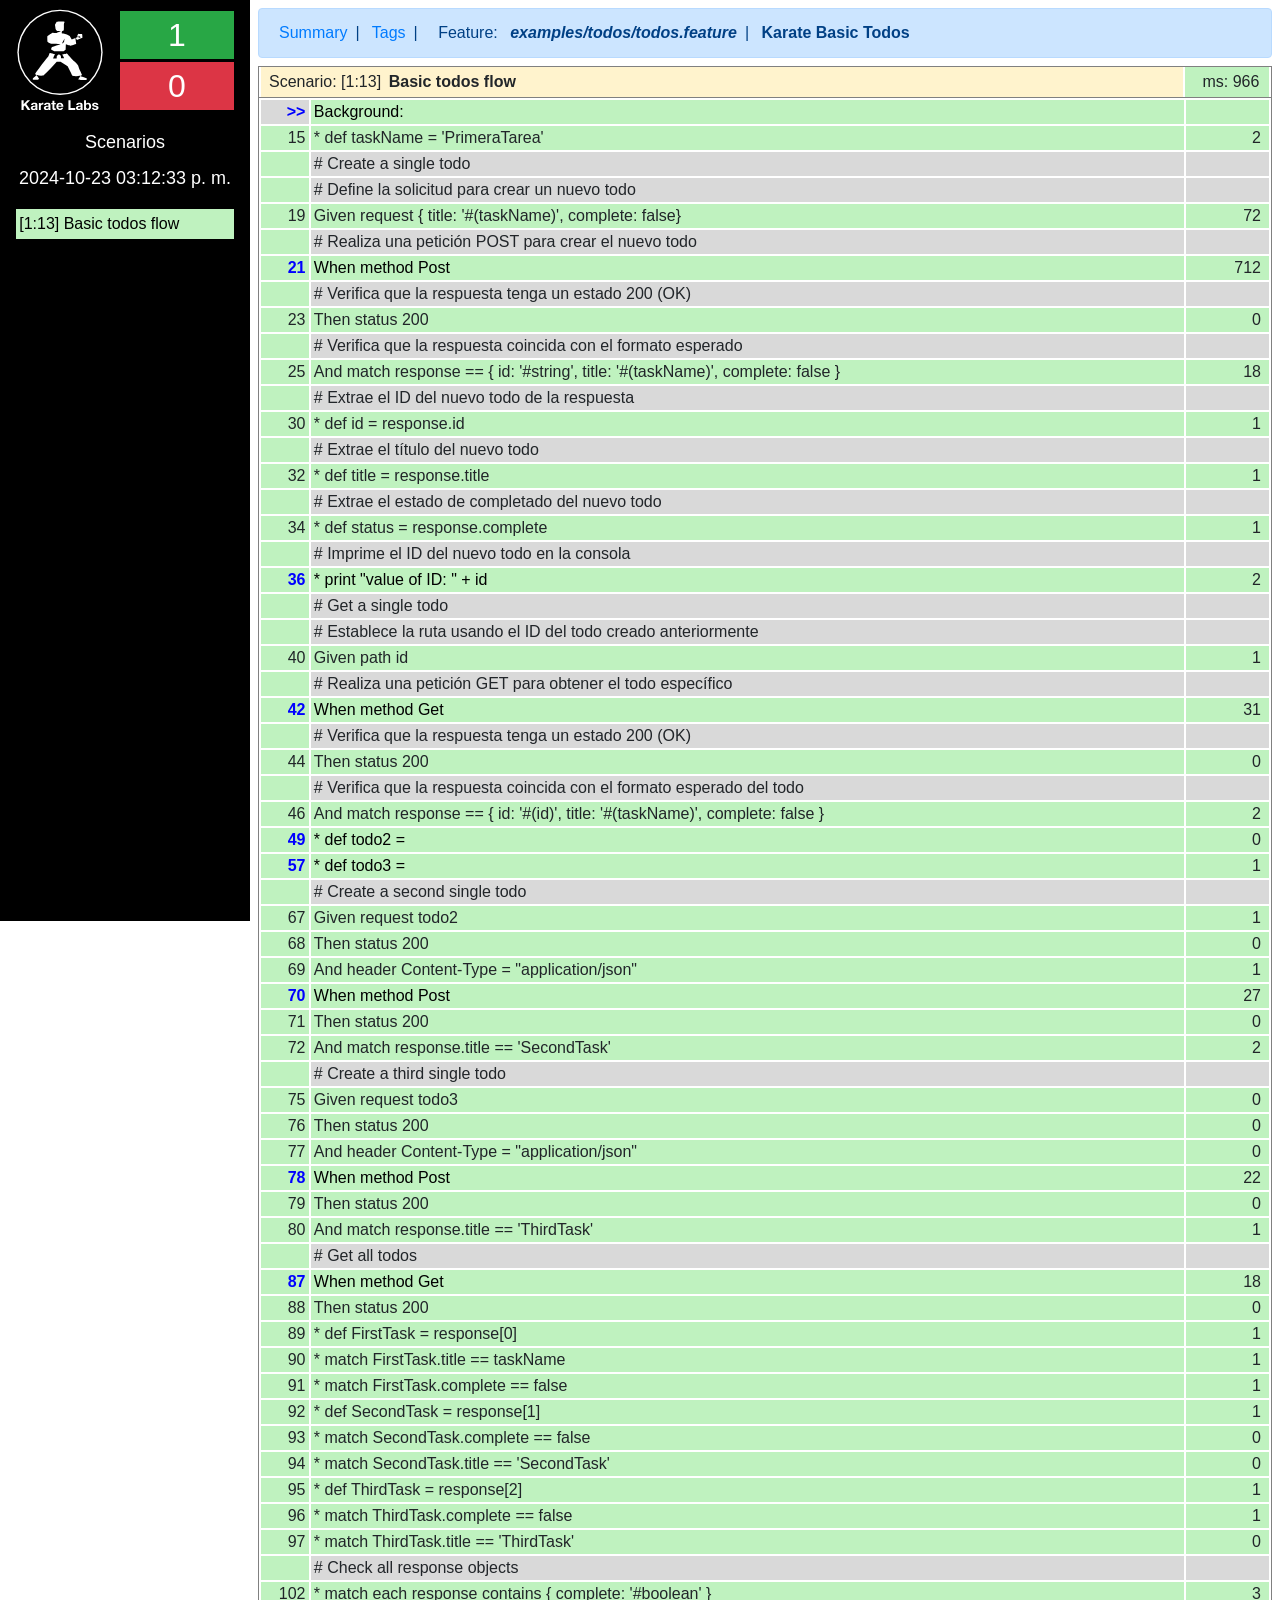
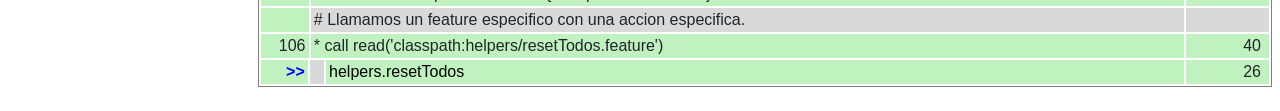
==== commit d103ef41: "New features added" ====
--- a/karate-template/target/karate-reports/examples.todos.todos.html
+++ b/karate-template/target/karate-reports/examples.todos.todos.html
@@ -49,7 +49,7 @@
     <div>Scenarios</div>
   </div>
   <div id="nav-date">
-    <div>2024-10-22 05:03:40 p. m.</div>
+    <div>2024-10-23 03:12:33 p. m.</div>
   </div>
 </div>
 
@@ -81,7 +81,7 @@
               </div>
             </div>
             <div class="scenario-time passed">
-              <span>ms:</span>&nbsp;<span>479</span>
+              <span>ms:</span>&nbsp;<span>966</span>
             </div>
           </div>
           <div class="step-row">
@@ -138,7 +138,7 @@
 
   
 
-  <div class="preformatted" data-parent="0.9">17:03:39.563 karate.env system property was: null 
+  <div class="preformatted" data-parent="0.9">15:12:32.605 karate.env system property was: null 
 </div>   
 
   
@@ -158,7 +158,7 @@
         <span>*</span>&nbsp;<span>def taskName = &#39;PrimeraTarea&#39;</span>
       </div>
     </div>
-    <div class="time-cell passed">1</div>
+    <div class="time-cell passed">2</div>
   </div>
 
    
@@ -202,7 +202,7 @@
         <span>Given</span>&nbsp;<span>request { title: &#39;#(taskName)&#39;, complete: false}</span>
       </div>
     </div>
-    <div class="time-cell passed">30</div>
+    <div class="time-cell passed">72</div>
   </div>
 
    
@@ -237,16 +237,16 @@
         <span>When</span>&nbsp;<span>method Post</span>
       </div>
     </div>
-    <div class="time-cell passed">321</div>
-  </div>
-
-   
-  
-  
-
-  
-
-  <div class="preformatted" data-parent="0.21">17:03:39.897 request:
+    <div class="time-cell passed">712</div>
+  </div>
+
+   
+  
+  
+
+  
+
+  <div class="preformatted" data-parent="0.21">15:12:33.234 request:
 1 &gt; POST http://localhost:8080/api/todos
 1 &gt; Content-Type: application/json; charset=UTF-8
 1 &gt; Content-Length: 41
@@ -256,13 +256,13 @@
 1 &gt; Accept-Encoding: gzip,deflate
 {&quot;title&quot;:&quot;PrimeraTarea&quot;,&quot;complete&quot;:false}
 
-17:03:39.939 response time in milliseconds: 41
+15:12:33.437 response time in milliseconds: 201
 1 &lt; 200
 1 &lt; content-type: application/json
 1 &lt; content-length: 85
 1 &lt; server: Armeria/1.29.2
-1 &lt; date: Tue, 22 Oct 2024 22:03:39 GMT
-{&quot;title&quot;:&quot;PrimeraTarea&quot;,&quot;complete&quot;:false,&quot;id&quot;:&quot;b46d5fca-d2b2-48aa-890b-22669f2e1e30&quot;}
+1 &lt; date: Wed, 23 Oct 2024 17:04:47 GMT
+{&quot;title&quot;:&quot;PrimeraTarea&quot;,&quot;complete&quot;:false,&quot;id&quot;:&quot;199678c3-11aa-4bc3-8daf-5a13ad8df067&quot;}
 
 </div>   
 
@@ -325,7 +325,7 @@
         <span>And</span>&nbsp;<span>match response == { id: &#39;#string&#39;, title: &#39;#(taskName)&#39;, complete: false }</span>
       </div>
     </div>
-    <div class="time-cell passed">16</div>
+    <div class="time-cell passed">18</div>
   </div>
 
    
@@ -430,7 +430,7 @@
         <span>*</span>&nbsp;<span>def status = response.complete</span>
       </div>
     </div>
-    <div class="time-cell passed">3</div>
+    <div class="time-cell passed">1</div>
   </div>
 
    
@@ -465,16 +465,16 @@
         <span>*</span>&nbsp;<span>print &quot;value of ID: &quot; + id</span>
       </div>
     </div>
-    <div class="time-cell passed">9</div>
-  </div>
-
-   
-  
-  
-
-  
-
-  <div class="preformatted" data-parent="0.36">17:03:39.973 [print] value of ID: b46d5fca-d2b2-48aa-890b-22669f2e1e30 
+    <div class="time-cell passed">2</div>
+  </div>
+
+   
+  
+  
+
+  
+
+  <div class="preformatted" data-parent="0.36">15:12:33.463 [print] value of ID: 199678c3-11aa-4bc3-8daf-5a13ad8df067 
 </div>   
 
   
@@ -545,30 +545,30 @@
         <span>When</span>&nbsp;<span>method Get</span>
       </div>
     </div>
-    <div class="time-cell passed">16</div>
-  </div>
-
-   
-  
-  
-
-  
-
-  <div class="preformatted" data-parent="0.42">17:03:39.975 request:
-2 &gt; GET http://localhost:8080/api/todos/b46d5fca-d2b2-48aa-890b-22669f2e1e30
+    <div class="time-cell passed">31</div>
+  </div>
+
+   
+  
+  
+
+  
+
+  <div class="preformatted" data-parent="0.42">15:12:33.468 request:
+2 &gt; GET http://localhost:8080/api/todos/199678c3-11aa-4bc3-8daf-5a13ad8df067
 2 &gt; Host: localhost:8080
 2 &gt; Connection: Keep-Alive
 2 &gt; User-Agent: Apache-HttpClient/4.5.14 (Java/17.0.11)
 2 &gt; Accept-Encoding: gzip,deflate
 
 
-17:03:39.990 response time in milliseconds: 14
+15:12:33.495 response time in milliseconds: 27
 2 &lt; 200
 2 &lt; content-type: application/json
 2 &lt; content-length: 85
 2 &lt; server: Armeria/1.29.2
-2 &lt; date: Tue, 22 Oct 2024 22:03:39 GMT
-{&quot;title&quot;:&quot;PrimeraTarea&quot;,&quot;complete&quot;:false,&quot;id&quot;:&quot;b46d5fca-d2b2-48aa-890b-22669f2e1e30&quot;}
+2 &lt; date: Wed, 23 Oct 2024 20:12:33 GMT
+{&quot;title&quot;:&quot;PrimeraTarea&quot;,&quot;complete&quot;:false,&quot;id&quot;:&quot;199678c3-11aa-4bc3-8daf-5a13ad8df067&quot;}
 
 </div>   
 
@@ -659,7 +659,7 @@
         <span>*</span>&nbsp;<span>def todo2 =</span>
       </div>
     </div>
-    <div class="time-cell passed">1</div>
+    <div class="time-cell passed">0</div>
   </div>
 
    
@@ -690,7 +690,7 @@
         <span>*</span>&nbsp;<span>def todo3 =</span>
       </div>
     </div>
-    <div class="time-cell passed">0</div>
+    <div class="time-cell passed">1</div>
   </div>
 
    
@@ -728,7 +728,7 @@
         <span>Given</span>&nbsp;<span>request todo2</span>
       </div>
     </div>
-    <div class="time-cell passed">3</div>
+    <div class="time-cell passed">1</div>
   </div>
 
    
@@ -812,16 +812,16 @@
         <span>When</span>&nbsp;<span>method Post</span>
       </div>
     </div>
-    <div class="time-cell passed">14</div>
-  </div>
-
-   
-  
-  
-
-  
-
-  <div class="preformatted" data-parent="0.70">17:03:39.999 request:
+    <div class="time-cell passed">27</div>
+  </div>
+
+   
+  
+  
+
+  
+
+  <div class="preformatted" data-parent="0.70">15:12:33.503 request:
 3 &gt; POST http://localhost:8080/api/todos
 3 &gt; Content-Type: application/json; charset=UTF-8
 3 &gt; Content-Length: 39
@@ -831,13 +831,13 @@
 3 &gt; Accept-Encoding: gzip,deflate
 {&quot;title&quot;:&quot;SecondTask&quot;,&quot;complete&quot;:false}
 
-17:03:40.010 response time in milliseconds: 9
+15:12:33.528 response time in milliseconds: 25
 3 &lt; 200
 3 &lt; content-type: application/json
 3 &lt; content-length: 83
 3 &lt; server: Armeria/1.29.2
-3 &lt; date: Tue, 22 Oct 2024 22:03:40 GMT
-{&quot;title&quot;:&quot;SecondTask&quot;,&quot;complete&quot;:false,&quot;id&quot;:&quot;80d0b1d1-b7b9-460c-b765-6a84789b4386&quot;}
+3 &lt; date: Wed, 23 Oct 2024 20:12:33 GMT
+{&quot;title&quot;:&quot;SecondTask&quot;,&quot;complete&quot;:false,&quot;id&quot;:&quot;4f961d4e-a091-4cd3-bff5-e8a9a7c01f28&quot;}
 
 </div>   
 
@@ -886,7 +886,7 @@
         <span>And</span>&nbsp;<span>match response.title == &#39;SecondTask&#39;</span>
       </div>
     </div>
-    <div class="time-cell passed">4</div>
+    <div class="time-cell passed">2</div>
   </div>
 
    
@@ -1005,16 +1005,16 @@
         <span>When</span>&nbsp;<span>method Post</span>
       </div>
     </div>
-    <div class="time-cell passed">16</div>
-  </div>
-
-   
-  
-  
-
-  
-
-  <div class="preformatted" data-parent="0.78">17:03:40.019 request:
+    <div class="time-cell passed">22</div>
+  </div>
+
+   
+  
+  
+
+  
+
+  <div class="preformatted" data-parent="0.78">15:12:33.533 request:
 4 &gt; POST http://localhost:8080/api/todos
 4 &gt; Content-Type: application/json; charset=UTF-8
 4 &gt; Content-Length: 38
@@ -1024,13 +1024,13 @@
 4 &gt; Accept-Encoding: gzip,deflate
 {&quot;title&quot;:&quot;ThirdTask&quot;,&quot;complete&quot;:false}
 
-17:03:40.032 response time in milliseconds: 13
+15:12:33.553 response time in milliseconds: 19
 4 &lt; 200
 4 &lt; content-type: application/json
 4 &lt; content-length: 82
 4 &lt; server: Armeria/1.29.2
-4 &lt; date: Tue, 22 Oct 2024 22:03:40 GMT
-{&quot;title&quot;:&quot;ThirdTask&quot;,&quot;complete&quot;:false,&quot;id&quot;:&quot;871815f2-4873-4e72-a1cc-6e6bb23b7cc8&quot;}
+4 &lt; date: Wed, 23 Oct 2024 20:12:33 GMT
+{&quot;title&quot;:&quot;ThirdTask&quot;,&quot;complete&quot;:false,&quot;id&quot;:&quot;5b35afcc-caa6-4eb7-842a-b45940ebd997&quot;}
 
 </div>   
 
@@ -1114,16 +1114,16 @@
         <span>When</span>&nbsp;<span>method Get</span>
       </div>
     </div>
-    <div class="time-cell passed">11</div>
-  </div>
-
-   
-  
-  
-
-  
-
-  <div class="preformatted" data-parent="0.87">17:03:40.036 request:
+    <div class="time-cell passed">18</div>
+  </div>
+
+   
+  
+  
+
+  
+
+  <div class="preformatted" data-parent="0.87">15:12:33.556 request:
 5 &gt; GET http://localhost:8080/api/todos
 5 &gt; Host: localhost:8080
 5 &gt; Connection: Keep-Alive
@@ -1131,13 +1131,13 @@
 5 &gt; Accept-Encoding: gzip,deflate
 
 
-17:03:40.045 response time in milliseconds: 8
+15:12:33.572 response time in milliseconds: 16
 5 &lt; 200
 5 &lt; content-type: application/json
 5 &lt; content-length: 254
 5 &lt; server: Armeria/1.29.2
-5 &lt; date: Tue, 22 Oct 2024 22:03:40 GMT
-[{&quot;title&quot;:&quot;PrimeraTarea&quot;,&quot;complete&quot;:false,&quot;id&quot;:&quot;b46d5fca-d2b2-48aa-890b-22669f2e1e30&quot;},{&quot;title&quot;:&quot;SecondTask&quot;,&quot;complete&quot;:false,&quot;id&quot;:&quot;80d0b1d1-b7b9-460c-b765-6a84789b4386&quot;},{&quot;title&quot;:&quot;ThirdTask&quot;,&quot;complete&quot;:false,&quot;id&quot;:&quot;871815f2-4873-4e72-a1cc-6e6bb23b7cc8&quot;}]
+5 &lt; date: Wed, 23 Oct 2024 20:12:33 GMT
+[{&quot;title&quot;:&quot;PrimeraTarea&quot;,&quot;complete&quot;:false,&quot;id&quot;:&quot;199678c3-11aa-4bc3-8daf-5a13ad8df067&quot;},{&quot;title&quot;:&quot;SecondTask&quot;,&quot;complete&quot;:false,&quot;id&quot;:&quot;4f961d4e-a091-4cd3-bff5-e8a9a7c01f28&quot;},{&quot;title&quot;:&quot;ThirdTask&quot;,&quot;complete&quot;:false,&quot;id&quot;:&quot;5b35afcc-caa6-4eb7-842a-b45940ebd997&quot;}]
 
 </div>   
 
@@ -1186,7 +1186,7 @@
         <span>*</span>&nbsp;<span>def  FirstTask = response[0]</span>
       </div>
     </div>
-    <div class="time-cell passed">3</div>
+    <div class="time-cell passed">1</div>
   </div>
 
    
@@ -1382,7 +1382,7 @@
         <span>*</span>&nbsp;<span>match ThirdTask.complete == false</span>
       </div>
     </div>
-    <div class="time-cell passed">0</div>
+    <div class="time-cell passed">1</div>
   </div>
 
    
@@ -1445,29 +1445,29 @@
         <span>*</span>&nbsp;<span>match each response contains { complete: &#39;#boolean&#39; }</span>
       </div>
     </div>
-    <div class="time-cell passed">6</div>
-  </div>
-
-   
-  
-  
-
-  
-
-     
-
-  
-
-</div>
-</div>
-          <div><div>
-  
-
-  <div class="step-row">
-    <div class="step-container">
-      <div class="step-ref passed"></div>
-      
-      <div class="step-cell comment"># Clear all todo</div>
+    <div class="time-cell passed">3</div>
+  </div>
+
+   
+  
+  
+
+  
+
+     
+
+  
+
+</div>
+</div>
+          <div><div>
+  
+
+  <div class="step-row">
+    <div class="step-container">
+      <div class="step-ref passed"></div>
+      
+      <div class="step-cell comment"># Llamamos un feature especifico con una accion especifica.</div>
     </div>
     <div class="time-cell comment"></div>            
   </div>
@@ -1477,9 +1477,179 @@
       <div class="step-ref passed">106</div>
       
       <div class="step-cell passed">
+        <span>*</span>&nbsp;<span>call read(&#39;classpath:helpers/resetTodos.feature&#39;)</span>
+      </div>
+    </div>
+    <div class="time-cell passed">40</div>
+  </div>
+
+   
+  
+  
+
+  
+
+     
+
+  <div>
+        
+    <div class="step-row">
+      <div class="step-container" id="0.106.0.call">
+        <div class="step-ref passed">&gt;&gt;</div>
+        <div class="step-indent"></div>
+        <div class="step-cell passed">helpers.resetTodos</div>
+      </div>
+      <div class="time-cell passed">26</div>
+    </div>
+    <div>
+      <div><div>
+  
+
+  <div class="step-row" data-parent="0.106.0.call">
+    <div class="step-container">
+      <div class="step-ref passed"></div>
+      <div class="step-indent"></div>
+      <div class="step-cell comment"># Clear all todo</div>
+    </div>
+    <div class="time-cell comment"></div>            
+  </div>
+
+  <div class="step-row" data-parent="0.106.0.call">
+    <div class="step-container" id="0.106.0.call.0.6">
+      <div class="step-ref passed">6</div>
+      <div class="step-indent"></div>
+      <div class="step-cell passed">
         <span>Given</span>&nbsp;<span>url &#39;http://localhost:8080/api/reset&#39;</span>
       </div>
     </div>
+    <div class="time-cell passed">0</div>
+  </div>
+
+   
+  
+  
+
+  
+
+     
+
+  
+
+</div>
+</div>
+      <div><div>
+  
+
+  
+
+  <div class="step-row" data-parent="0.106.0.call">
+    <div class="step-container" id="0.106.0.call.0.7">
+      <div class="step-ref passed">7</div>
+      <div class="step-indent"></div>
+      <div class="step-cell passed">
+        <span>When</span>&nbsp;<span>method Get</span>
+      </div>
+    </div>
+    <div class="time-cell passed">23</div>
+  </div>
+
+   
+  
+  
+
+  
+
+  <div class="preformatted" data-parent="0.106.0.call.0.7">15:12:33.596 request:
+1 &gt; GET http://localhost:8080/api/reset
+1 &gt; Host: localhost:8080
+1 &gt; Connection: Keep-Alive
+1 &gt; User-Agent: Apache-HttpClient/4.5.14 (Java/17.0.11)
+1 &gt; Accept-Encoding: gzip,deflate
+
+
+15:12:33.617 response time in milliseconds: 21
+1 &lt; 200
+1 &lt; content-type: application/json
+1 &lt; content-length: 13
+1 &lt; server: Armeria/1.29.2
+1 &lt; date: Wed, 23 Oct 2024 20:12:33 GMT
+{&quot;deleted&quot;:3}
+
+</div>   
+
+  
+
+</div>
+</div>
+      <div><div>
+  
+
+  
+
+  <div class="step-row" data-parent="0.106.0.call">
+    <div class="step-container" id="0.106.0.call.0.8">
+      <div class="step-ref passed">8</div>
+      <div class="step-indent"></div>
+      <div class="step-cell passed">
+        <span>Then</span>&nbsp;<span>status 200</span>
+      </div>
+    </div>
+    <div class="time-cell passed">0</div>
+  </div>
+
+   
+  
+  
+
+  
+
+     
+
+  
+
+</div>
+</div>
+      <div><div>
+  
+
+  
+
+  <div class="step-row" data-parent="0.106.0.call">
+    <div class="step-container" id="0.106.0.call.0.9">
+      <div class="step-ref passed">9</div>
+      <div class="step-indent"></div>
+      <div class="step-cell passed">
+        <span>And</span>&nbsp;<span>match response == { deleted: &#39;#number&#39; }</span>
+      </div>
+    </div>
+    <div class="time-cell passed">0</div>
+  </div>
+
+   
+  
+  
+
+  
+
+     
+
+  
+
+</div>
+</div>
+      <div><div>
+  
+
+  
+
+  <div class="step-row" data-parent="0.106.0.call">
+    <div class="step-container" id="0.106.0.call.0.10">
+      <div class="step-ref passed">10</div>
+      <div class="step-indent"></div>
+      <div class="step-cell passed">
+        <span>*</span>&nbsp;<span>def numberDeleted = response.deleted</span>
+      </div>
+    </div>
     <div class="time-cell passed">1</div>
   </div>
 
@@ -1495,103 +1665,37 @@
 
 </div>
 </div>
-          <div><div>
-  
-
-  
-
-  <div class="step-row">
-    <div class="step-container" id="0.107">
-      <div class="step-ref passed">107</div>
-      
-      <div class="step-cell passed">
-        <span>When</span>&nbsp;<span>method Get</span>
-      </div>
-    </div>
-    <div class="time-cell passed">11</div>
-  </div>
-
-   
-  
-  
-
-  
-
-  <div class="preformatted" data-parent="0.107">17:03:40.061 request:
-6 &gt; GET http://localhost:8080/api/reset
-6 &gt; Host: localhost:8080
-6 &gt; Connection: Keep-Alive
-6 &gt; User-Agent: Apache-HttpClient/4.5.14 (Java/17.0.11)
-6 &gt; Accept-Encoding: gzip,deflate
-
-
-17:03:40.069 response time in milliseconds: 8
-6 &lt; 200
-6 &lt; content-type: application/json
-6 &lt; content-length: 13
-6 &lt; server: Armeria/1.29.2
-6 &lt; date: Tue, 22 Oct 2024 22:03:40 GMT
-{&quot;deleted&quot;:3}
-
+      <div><div>
+  
+
+  
+
+  <div class="step-row" data-parent="0.106.0.call">
+    <div class="step-container" id="0.106.0.call.0.11">
+      <div class="step-ref passed">11</div>
+      <div class="step-indent"></div>
+      <div class="step-cell passed">
+        <span>*</span>&nbsp;<span>print &#39;Number of task deleted: &#39; + numberDeleted</span>
+      </div>
+    </div>
+    <div class="time-cell passed">1</div>
+  </div>
+
+   
+  
+  
+
+  
+
+  <div class="preformatted" data-parent="0.106.0.call.0.11">15:12:33.621 [print] Number of task deleted: 3 
 </div>   
 
   
 
 </div>
 </div>
-          <div><div>
-  
-
-  
-
-  <div class="step-row">
-    <div class="step-container" id="0.108">
-      <div class="step-ref passed">108</div>
-      
-      <div class="step-cell passed">
-        <span>Then</span>&nbsp;<span>status 200</span>
-      </div>
-    </div>
-    <div class="time-cell passed">0</div>
-  </div>
-
-   
-  
-  
-
-  
-
-     
-
-  
-
-</div>
-</div>
-          <div><div>
-  
-
-  
-
-  <div class="step-row">
-    <div class="step-container" id="0.109">
-      <div class="step-ref passed">109</div>
-      
-      <div class="step-cell passed">
-        <span>And</span>&nbsp;<span>match response == { deleted: &#39;#number&#39; }</span>
-      </div>
-    </div>
-    <div class="time-cell passed">1</div>
-  </div>
-
-   
-  
-  
-
-  
-
-     
-
-  
+    </div>    
+  </div>
 
 </div>
 </div>
